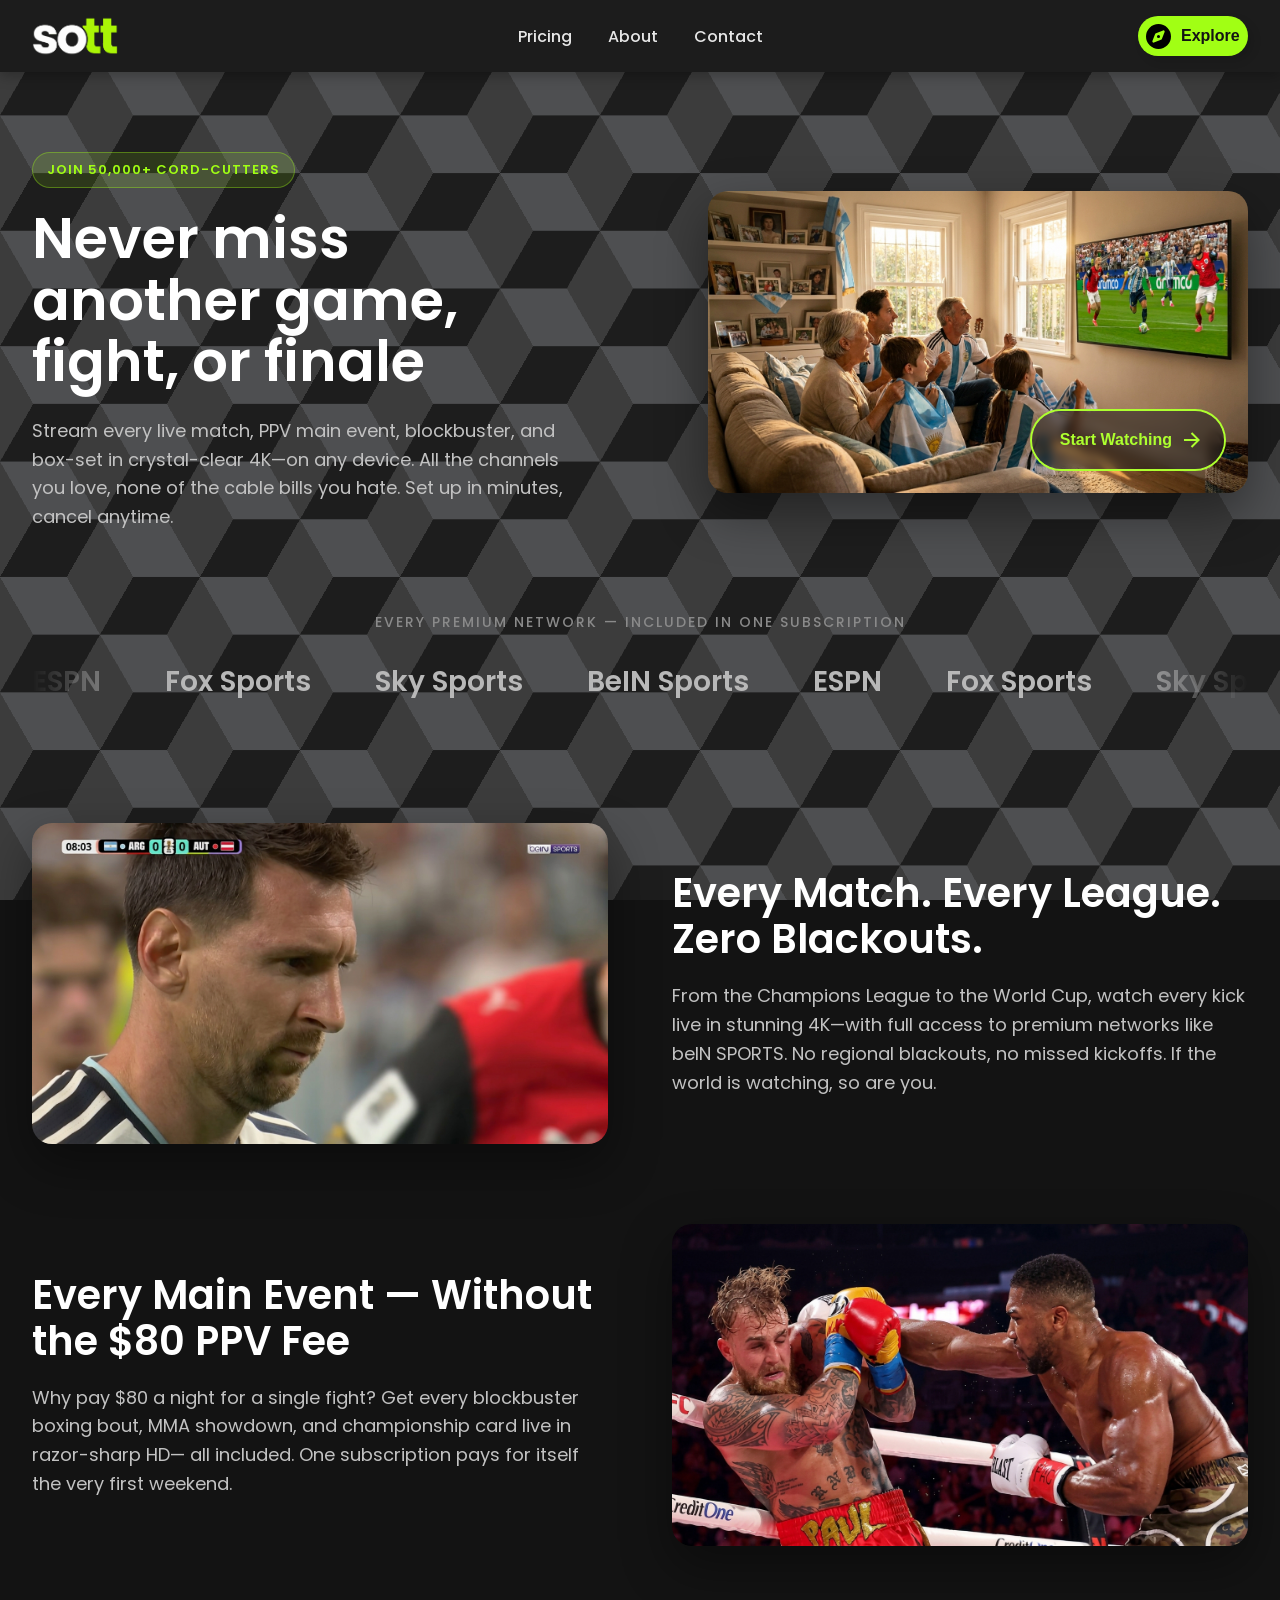
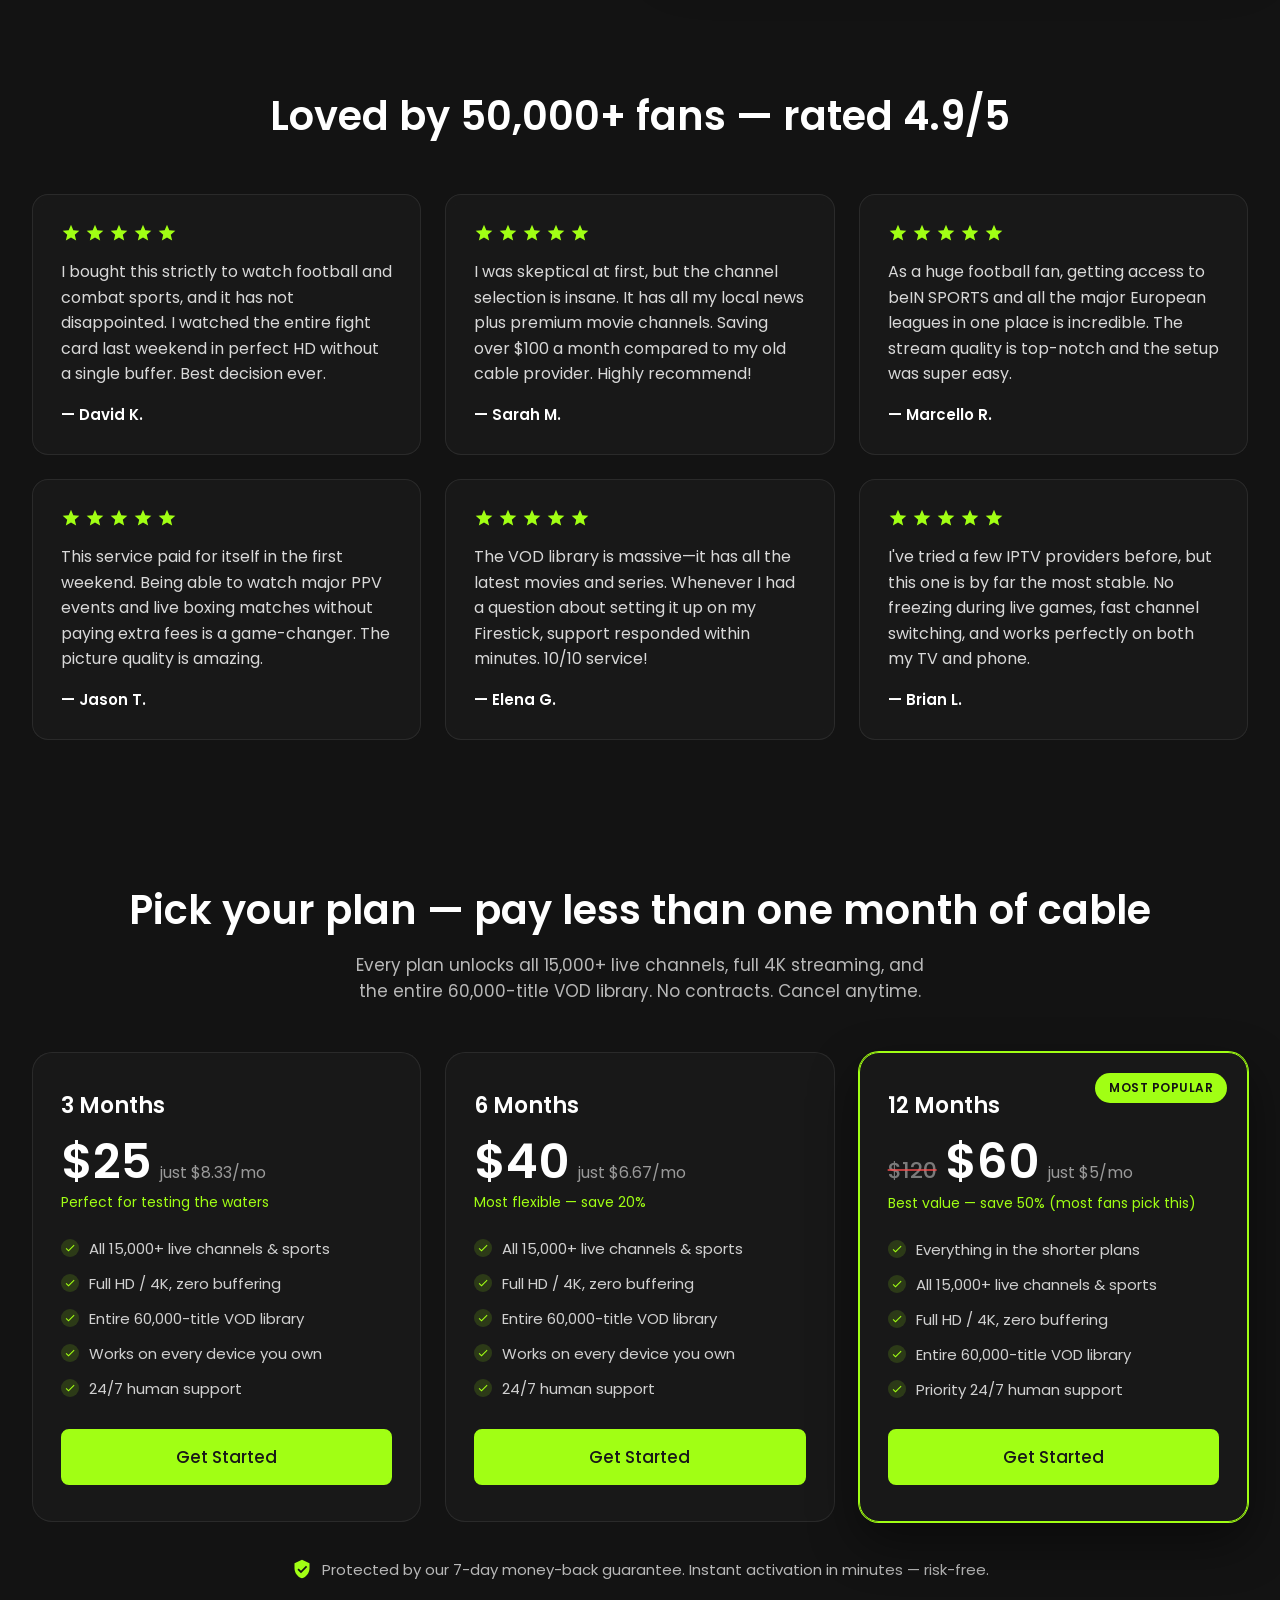
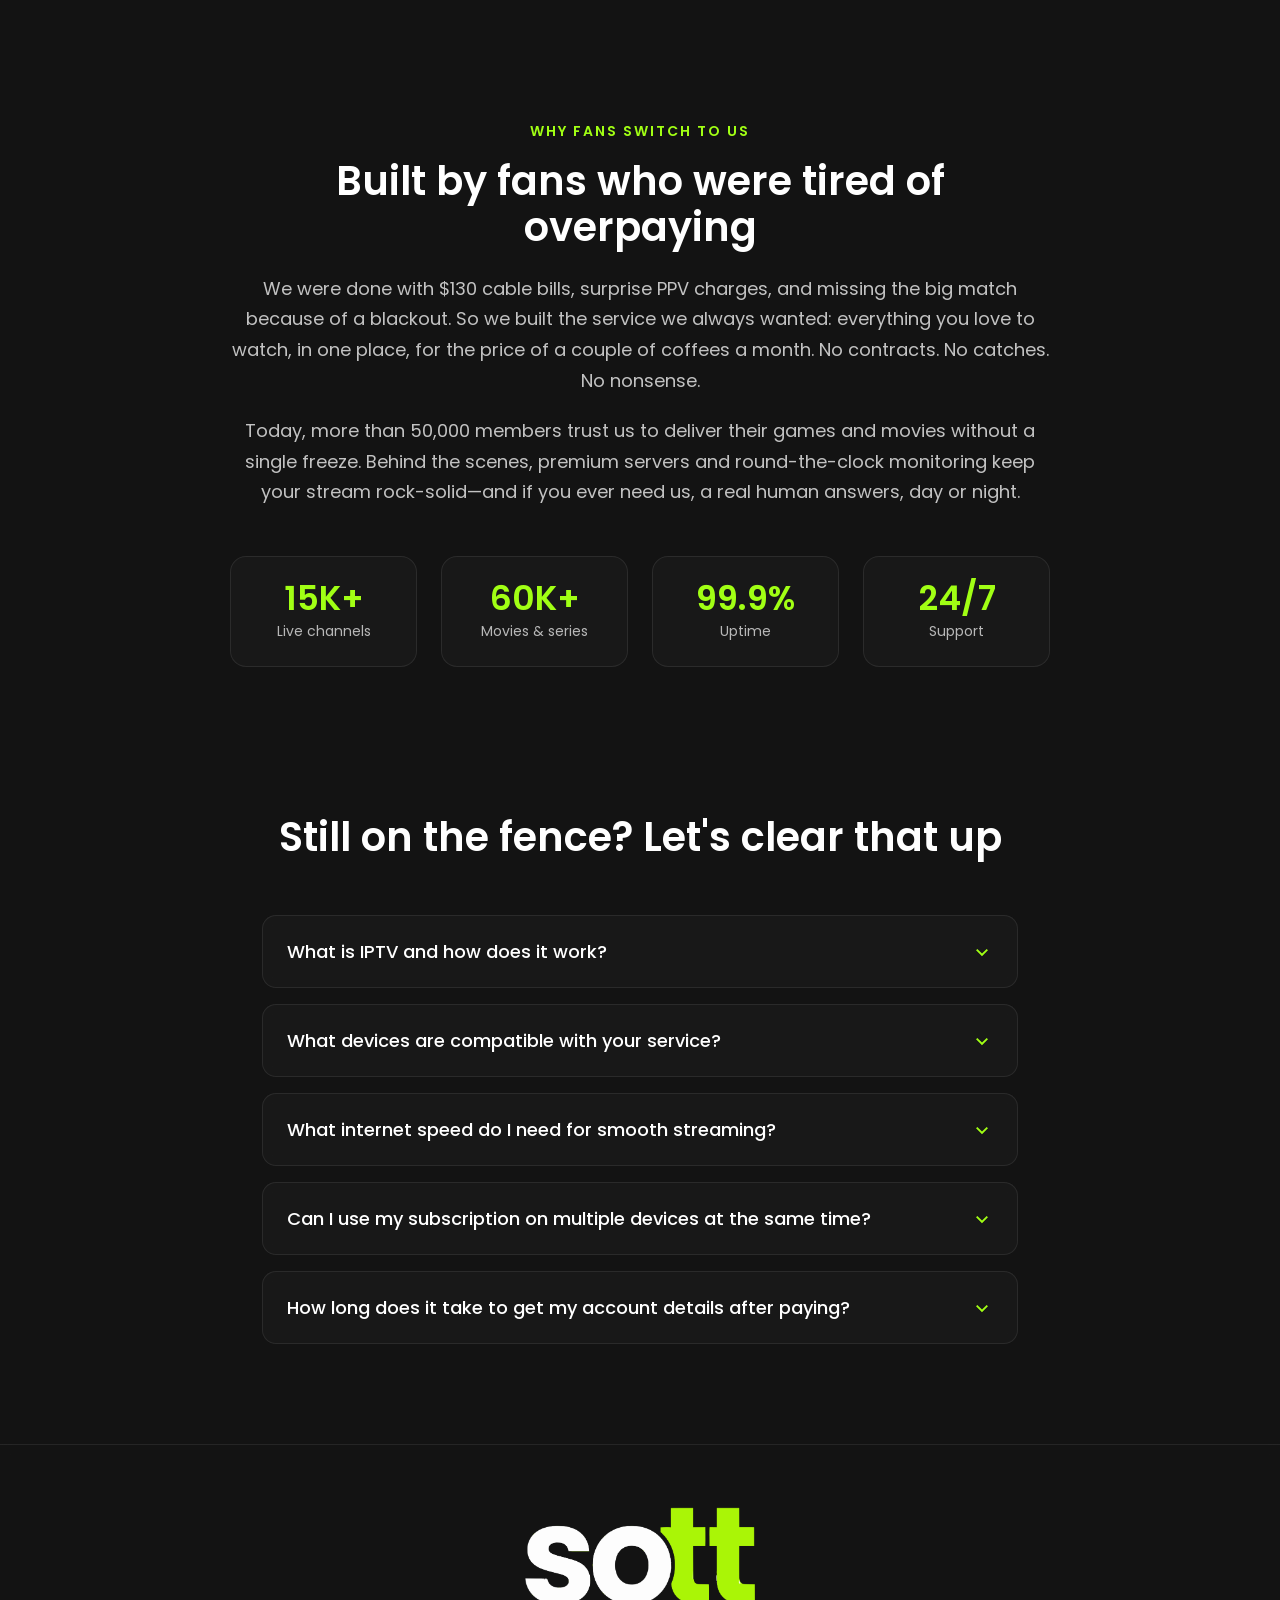
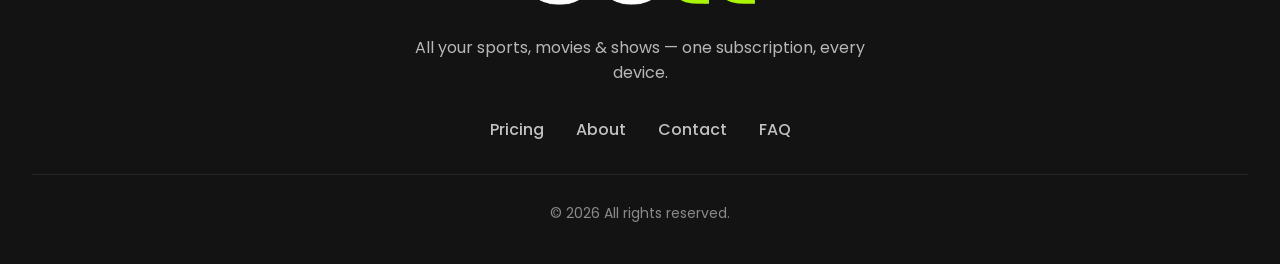
==== index.html @ fe71ff8d "feat: add IPTV streaming landing page Responsive marketing landing page with header nav, hero, logo " ====
<!DOCTYPE html>
<html lang="en">
<head>
  <meta charset="UTF-8" />
  <meta name="viewport" content="width=device-width, initial-scale=1.0" />
  <title>Watch Every Game, Fight &amp; Movie in 4K — Without Cable Fees</title>
  <link rel="preconnect" href="https://fonts.googleapis.com" />
  <link rel="preconnect" href="https://fonts.gstatic.com" crossorigin />
  <link href="https://fonts.googleapis.com/css2?family=Poppins:wght@400;500;600&display=swap" rel="stylesheet" />
  <link rel="stylesheet" href="styles.css" />
</head>
<body>
  <div class="container"></div>

  <header class="header">
    <a class="logo" href="#">
      <img class="logo-img" src="logo.webp" alt="Logo" />
    </a>

    <button class="menu-toggle" aria-label="Toggle menu" aria-expanded="false">
      <span></span>
      <span></span>
      <span></span>
    </button>

    <nav class="nav">
      <a class="nav-link" href="#pricing">Pricing</a>
      <a class="nav-link" href="#about">About</a>
      <a class="nav-link" href="mailto:support@example.com">Contact</a>
    </nav>

    <a class="button" href="#pricing">
      <svg class="svgIcon" viewBox="0 0 512 512" height="1em" xmlns="http://www.w3.org/2000/svg"><path d="M256 512A256 256 0 1 0 256 0a256 256 0 1 0 0 512zm50.7-186.9L162.4 380.6c-19.4 7.5-38.5-11.6-31-31l55.5-144.3c3.3-8.5 9.9-15.1 18.4-18.4l144.3-55.5c19.4-7.5 38.5 11.6 31 31L325.1 306.7c-3.2 8.5-9.9 15.1-18.4 18.4zM288 256a32 32 0 1 0 -64 0 32 32 0 1 0 64 0z"></path></svg>
      Explore
    </a>
  </header>

  <main class="hero">
    <div class="hero-text">
      <span class="hero-eyebrow">Join 50,000+ cord-cutters</span>
      <h1 class="hero-heading">Never miss another game, fight, or finale</h1>
      <p class="hero-subheading">
        Stream every live match, PPV main event, blockbuster, and box-set in
        crystal-clear 4K&mdash;on any device. All the channels you love, none of
        the cable bills you hate. Set up in minutes, cancel anytime.
      </p>
    </div>

    <div class="hero-media">
      <img class="hero-img" src="Hero.jpeg" alt="Hero" />
      <a class="animated-button" href="#pricing">
        <svg viewBox="0 0 24 24" class="arr-2" xmlns="http://www.w3.org/2000/svg">
          <path
            d="M16.1716 10.9999L10.8076 5.63589L12.2218 4.22168L20 11.9999L12.2218 19.778L10.8076 18.3638L16.1716 12.9999H4V10.9999H16.1716Z"
          ></path>
        </svg>
        <span class="text">Start Watching</span>
        <span class="circle"></span>
        <svg viewBox="0 0 24 24" class="arr-1" xmlns="http://www.w3.org/2000/svg">
          <path
            d="M16.1716 10.9999L10.8076 5.63589L12.2218 4.22168L20 11.9999L12.2218 19.778L10.8076 18.3638L16.1716 12.9999H4V10.9999H16.1716Z"
          ></path>
        </svg>
      </a>
    </div>
  </main>

  <section class="marquee" aria-label="Trusted by">
    <p class="marquee-title">Every premium network &mdash; included in one subscription</p>
    <div class="marquee-viewport">
      <ul class="marquee-track">
        <li class="marquee-item">ESPN</li>
        <li class="marquee-item">Fox Sports</li>
        <li class="marquee-item">Sky Sports</li>
        <li class="marquee-item">BeIN Sports</li>
        <li class="marquee-item" aria-hidden="true">ESPN</li>
        <li class="marquee-item" aria-hidden="true">Fox Sports</li>
        <li class="marquee-item" aria-hidden="true">Sky Sports</li>
        <li class="marquee-item" aria-hidden="true">BeIN Sports</li>
      </ul>
    </div>
  </section>

  <section class="features">
    <article class="feature">
      <div class="feature-media">
        <img class="feature-img" src="Features-2.jpeg" alt="Premium Global Football & Top Networks" />
      </div>
      <div class="feature-text">
        <h2 class="feature-heading">Every Match. Every League. Zero Blackouts.</h2>
        <p class="feature-desc">
          From the Champions League to the World Cup, watch every kick live in
          stunning 4K&mdash;with full access to premium networks like beIN
          SPORTS. No regional blackouts, no missed kickoffs. If the world is
          watching, so are you.
        </p>
      </div>
    </article>

    <article class="feature feature--reverse">
      <div class="feature-media">
        <img class="feature-img" src="Features-1.jpeg" alt="Live Combat Sports & Exclusive PPV" />
      </div>
      <div class="feature-text">
        <h2 class="feature-heading">Every Main Event &mdash; Without the $80 PPV Fee</h2>
        <p class="feature-desc">
          Why pay $80 a night for a single fight? Get every blockbuster boxing
          bout, MMA showdown, and championship card live in razor-sharp HD&mdash;
          all included. One subscription pays for itself the very first weekend.
        </p>
      </div>
    </article>
  </section>

  <section class="reviews">
    <h2 class="reviews-heading">Loved by 50,000+ fans &mdash; rated 4.9/5</h2>
    <div class="reviews-grid">
      <article class="review-card">
        <div class="stars" aria-label="5 out of 5 stars">
          <svg viewBox="0 0 24 24" xmlns="http://www.w3.org/2000/svg"><path d="M12 17.27 18.18 21l-1.64-7.03L22 9.24l-7.19-.61L12 2 9.19 8.63 2 9.24l5.46 4.73L5.82 21z"/></svg>
          <svg viewBox="0 0 24 24" xmlns="http://www.w3.org/2000/svg"><path d="M12 17.27 18.18 21l-1.64-7.03L22 9.24l-7.19-.61L12 2 9.19 8.63 2 9.24l5.46 4.73L5.82 21z"/></svg>
          <svg viewBox="0 0 24 24" xmlns="http://www.w3.org/2000/svg"><path d="M12 17.27 18.18 21l-1.64-7.03L22 9.24l-7.19-.61L12 2 9.19 8.63 2 9.24l5.46 4.73L5.82 21z"/></svg>
          <svg viewBox="0 0 24 24" xmlns="http://www.w3.org/2000/svg"><path d="M12 17.27 18.18 21l-1.64-7.03L22 9.24l-7.19-.61L12 2 9.19 8.63 2 9.24l5.46 4.73L5.82 21z"/></svg>
          <svg viewBox="0 0 24 24" xmlns="http://www.w3.org/2000/svg"><path d="M12 17.27 18.18 21l-1.64-7.03L22 9.24l-7.19-.61L12 2 9.19 8.63 2 9.24l5.46 4.73L5.82 21z"/></svg>
        </div>
        <p class="review-text">I bought this strictly to watch football and combat sports, and it has not disappointed. I watched the entire fight card last weekend in perfect HD without a single buffer. Best decision ever.</p>
        <p class="review-author">&mdash; David K.</p>
      </article>

      <article class="review-card">
        <div class="stars" aria-label="5 out of 5 stars">
          <svg viewBox="0 0 24 24" xmlns="http://www.w3.org/2000/svg"><path d="M12 17.27 18.18 21l-1.64-7.03L22 9.24l-7.19-.61L12 2 9.19 8.63 2 9.24l5.46 4.73L5.82 21z"/></svg>
          <svg viewBox="0 0 24 24" xmlns="http://www.w3.org/2000/svg"><path d="M12 17.27 18.18 21l-1.64-7.03L22 9.24l-7.19-.61L12 2 9.19 8.63 2 9.24l5.46 4.73L5.82 21z"/></svg>
          <svg viewBox="0 0 24 24" xmlns="http://www.w3.org/2000/svg"><path d="M12 17.27 18.18 21l-1.64-7.03L22 9.24l-7.19-.61L12 2 9.19 8.63 2 9.24l5.46 4.73L5.82 21z"/></svg>
          <svg viewBox="0 0 24 24" xmlns="http://www.w3.org/2000/svg"><path d="M12 17.27 18.18 21l-1.64-7.03L22 9.24l-7.19-.61L12 2 9.19 8.63 2 9.24l5.46 4.73L5.82 21z"/></svg>
          <svg viewBox="0 0 24 24" xmlns="http://www.w3.org/2000/svg"><path d="M12 17.27 18.18 21l-1.64-7.03L22 9.24l-7.19-.61L12 2 9.19 8.63 2 9.24l5.46 4.73L5.82 21z"/></svg>
        </div>
        <p class="review-text">I was skeptical at first, but the channel selection is insane. It has all my local news plus premium movie channels. Saving over $100 a month compared to my old cable provider. Highly recommend!</p>
        <p class="review-author">&mdash; Sarah M.</p>
      </article>

      <article class="review-card">
        <div class="stars" aria-label="5 out of 5 stars">
          <svg viewBox="0 0 24 24" xmlns="http://www.w3.org/2000/svg"><path d="M12 17.27 18.18 21l-1.64-7.03L22 9.24l-7.19-.61L12 2 9.19 8.63 2 9.24l5.46 4.73L5.82 21z"/></svg>
          <svg viewBox="0 0 24 24" xmlns="http://www.w3.org/2000/svg"><path d="M12 17.27 18.18 21l-1.64-7.03L22 9.24l-7.19-.61L12 2 9.19 8.63 2 9.24l5.46 4.73L5.82 21z"/></svg>
          <svg viewBox="0 0 24 24" xmlns="http://www.w3.org/2000/svg"><path d="M12 17.27 18.18 21l-1.64-7.03L22 9.24l-7.19-.61L12 2 9.19 8.63 2 9.24l5.46 4.73L5.82 21z"/></svg>
          <svg viewBox="0 0 24 24" xmlns="http://www.w3.org/2000/svg"><path d="M12 17.27 18.18 21l-1.64-7.03L22 9.24l-7.19-.61L12 2 9.19 8.63 2 9.24l5.46 4.73L5.82 21z"/></svg>
          <svg viewBox="0 0 24 24" xmlns="http://www.w3.org/2000/svg"><path d="M12 17.27 18.18 21l-1.64-7.03L22 9.24l-7.19-.61L12 2 9.19 8.63 2 9.24l5.46 4.73L5.82 21z"/></svg>
        </div>
        <p class="review-text">As a huge football fan, getting access to beIN SPORTS and all the major European leagues in one place is incredible. The stream quality is top-notch and the setup was super easy.</p>
        <p class="review-author">&mdash; Marcello R.</p>
      </article>

      <article class="review-card">
        <div class="stars" aria-label="5 out of 5 stars">
          <svg viewBox="0 0 24 24" xmlns="http://www.w3.org/2000/svg"><path d="M12 17.27 18.18 21l-1.64-7.03L22 9.24l-7.19-.61L12 2 9.19 8.63 2 9.24l5.46 4.73L5.82 21z"/></svg>
          <svg viewBox="0 0 24 24" xmlns="http://www.w3.org/2000/svg"><path d="M12 17.27 18.18 21l-1.64-7.03L22 9.24l-7.19-.61L12 2 9.19 8.63 2 9.24l5.46 4.73L5.82 21z"/></svg>
          <svg viewBox="0 0 24 24" xmlns="http://www.w3.org/2000/svg"><path d="M12 17.27 18.18 21l-1.64-7.03L22 9.24l-7.19-.61L12 2 9.19 8.63 2 9.24l5.46 4.73L5.82 21z"/></svg>
          <svg viewBox="0 0 24 24" xmlns="http://www.w3.org/2000/svg"><path d="M12 17.27 18.18 21l-1.64-7.03L22 9.24l-7.19-.61L12 2 9.19 8.63 2 9.24l5.46 4.73L5.82 21z"/></svg>
          <svg viewBox="0 0 24 24" xmlns="http://www.w3.org/2000/svg"><path d="M12 17.27 18.18 21l-1.64-7.03L22 9.24l-7.19-.61L12 2 9.19 8.63 2 9.24l5.46 4.73L5.82 21z"/></svg>
        </div>
        <p class="review-text">This service paid for itself in the first weekend. Being able to watch major PPV events and live boxing matches without paying extra fees is a game-changer. The picture quality is amazing.</p>
        <p class="review-author">&mdash; Jason T.</p>
      </article>

      <article class="review-card">
        <div class="stars" aria-label="5 out of 5 stars">
          <svg viewBox="0 0 24 24" xmlns="http://www.w3.org/2000/svg"><path d="M12 17.27 18.18 21l-1.64-7.03L22 9.24l-7.19-.61L12 2 9.19 8.63 2 9.24l5.46 4.73L5.82 21z"/></svg>
          <svg viewBox="0 0 24 24" xmlns="http://www.w3.org/2000/svg"><path d="M12 17.27 18.18 21l-1.64-7.03L22 9.24l-7.19-.61L12 2 9.19 8.63 2 9.24l5.46 4.73L5.82 21z"/></svg>
          <svg viewBox="0 0 24 24" xmlns="http://www.w3.org/2000/svg"><path d="M12 17.27 18.18 21l-1.64-7.03L22 9.24l-7.19-.61L12 2 9.19 8.63 2 9.24l5.46 4.73L5.82 21z"/></svg>
          <svg viewBox="0 0 24 24" xmlns="http://www.w3.org/2000/svg"><path d="M12 17.27 18.18 21l-1.64-7.03L22 9.24l-7.19-.61L12 2 9.19 8.63 2 9.24l5.46 4.73L5.82 21z"/></svg>
          <svg viewBox="0 0 24 24" xmlns="http://www.w3.org/2000/svg"><path d="M12 17.27 18.18 21l-1.64-7.03L22 9.24l-7.19-.61L12 2 9.19 8.63 2 9.24l5.46 4.73L5.82 21z"/></svg>
        </div>
        <p class="review-text">The VOD library is massive&mdash;it has all the latest movies and series. Whenever I had a question about setting it up on my Firestick, support responded within minutes. 10/10 service!</p>
        <p class="review-author">&mdash; Elena G.</p>
      </article>

      <article class="review-card">
        <div class="stars" aria-label="5 out of 5 stars">
          <svg viewBox="0 0 24 24" xmlns="http://www.w3.org/2000/svg"><path d="M12 17.27 18.18 21l-1.64-7.03L22 9.24l-7.19-.61L12 2 9.19 8.63 2 9.24l5.46 4.73L5.82 21z"/></svg>
          <svg viewBox="0 0 24 24" xmlns="http://www.w3.org/2000/svg"><path d="M12 17.27 18.18 21l-1.64-7.03L22 9.24l-7.19-.61L12 2 9.19 8.63 2 9.24l5.46 4.73L5.82 21z"/></svg>
          <svg viewBox="0 0 24 24" xmlns="http://www.w3.org/2000/svg"><path d="M12 17.27 18.18 21l-1.64-7.03L22 9.24l-7.19-.61L12 2 9.19 8.63 2 9.24l5.46 4.73L5.82 21z"/></svg>
          <svg viewBox="0 0 24 24" xmlns="http://www.w3.org/2000/svg"><path d="M12 17.27 18.18 21l-1.64-7.03L22 9.24l-7.19-.61L12 2 9.19 8.63 2 9.24l5.46 4.73L5.82 21z"/></svg>
          <svg viewBox="0 0 24 24" xmlns="http://www.w3.org/2000/svg"><path d="M12 17.27 18.18 21l-1.64-7.03L22 9.24l-7.19-.61L12 2 9.19 8.63 2 9.24l5.46 4.73L5.82 21z"/></svg>
        </div>
        <p class="review-text">I've tried a few IPTV providers before, but this one is by far the most stable. No freezing during live games, fast channel switching, and works perfectly on both my TV and phone.</p>
        <p class="review-author">&mdash; Brian L.</p>
      </article>
    </div>
  </section>

  <section class="pricing" id="pricing">
    <h2 class="pricing-heading">Pick your plan &mdash; pay less than one month of cable</h2>
    <p class="pricing-sub">Every plan unlocks all 15,000+ live channels, full 4K streaming, and the entire 60,000-title VOD library. No contracts. Cancel anytime.</p>

    <div class="pricing-grid">
      <article class="plan">
        <h3 class="plan-name">3 Months</h3>
        <div class="plan-price"><span class="plan-amount">$25</span><span class="plan-period">just $8.33/mo</span></div>
        <p class="plan-note">Perfect for testing the waters</p>
        <ul class="plan-features">
          <li>All 15,000+ live channels &amp; sports</li>
          <li>Full HD / 4K, zero buffering</li>
          <li>Entire 60,000-title VOD library</li>
          <li>Works on every device you own</li>
          <li>24/7 human support</li>
        </ul>
        <button class="star-btn">
          Get Started
          <div class="star-1"><svg xmlns="http://www.w3.org/2000/svg" version="1.1" viewBox="0 0 784.11 815.53"><g><path class="fil0" d="M392.05 0c-20.9,210.08 -184.06,378.41 -392.05,407.78 207.96,29.37 371.12,197.68 392.05,407.74 20.93,-210.06 184.09,-378.37 392.05,-407.74 -207.98,-29.38 -371.16,-197.69 -392.06,-407.78z"></path></g></svg></div>
          <div class="star-2"><svg xmlns="http://www.w3.org/2000/svg" version="1.1" viewBox="0 0 784.11 815.53"><g><path class="fil0" d="M392.05 0c-20.9,210.08 -184.06,378.41 -392.05,407.78 207.96,29.37 371.12,197.68 392.05,407.74 20.93,-210.06 184.09,-378.37 392.05,-407.74 -207.98,-29.38 -371.16,-197.69 -392.06,-407.78z"></path></g></svg></div>
          <div class="star-3"><svg xmlns="http://www.w3.org/2000/svg" version="1.1" viewBox="0 0 784.11 815.53"><g><path class="fil0" d="M392.05 0c-20.9,210.08 -184.06,378.41 -392.05,407.78 207.96,29.37 371.12,197.68 392.05,407.74 20.93,-210.06 184.09,-378.37 392.05,-407.74 -207.98,-29.38 -371.16,-197.69 -392.06,-407.78z"></path></g></svg></div>
          <div class="star-4"><svg xmlns="http://www.w3.org/2000/svg" version="1.1" viewBox="0 0 784.11 815.53"><g><path class="fil0" d="M392.05 0c-20.9,210.08 -184.06,378.41 -392.05,407.78 207.96,29.37 371.12,197.68 392.05,407.74 20.93,-210.06 184.09,-378.37 392.05,-407.74 -207.98,-29.38 -371.16,-197.69 -392.06,-407.78z"></path></g></svg></div>
          <div class="star-5"><svg xmlns="http://www.w3.org/2000/svg" version="1.1" viewBox="0 0 784.11 815.53"><g><path class="fil0" d="M392.05 0c-20.9,210.08 -184.06,378.41 -392.05,407.78 207.96,29.37 371.12,197.68 392.05,407.74 20.93,-210.06 184.09,-378.37 392.05,-407.74 -207.98,-29.38 -371.16,-197.69 -392.06,-407.78z"></path></g></svg></div>
          <div class="star-6"><svg xmlns="http://www.w3.org/2000/svg" version="1.1" viewBox="0 0 784.11 815.53"><g><path class="fil0" d="M392.05 0c-20.9,210.08 -184.06,378.41 -392.05,407.78 207.96,29.37 371.12,197.68 392.05,407.74 20.93,-210.06 184.09,-378.37 392.05,-407.74 -207.98,-29.38 -371.16,-197.69 -392.06,-407.78z"></path></g></svg></div>
        </button>
      </article>

      <article class="plan">
        <h3 class="plan-name">6 Months</h3>
        <div class="plan-price"><span class="plan-amount">$40</span><span class="plan-period">just $6.67/mo</span></div>
        <p class="plan-note">Most flexible &mdash; save 20%</p>
        <ul class="plan-features">
          <li>All 15,000+ live channels &amp; sports</li>
          <li>Full HD / 4K, zero buffering</li>
          <li>Entire 60,000-title VOD library</li>
          <li>Works on every device you own</li>
          <li>24/7 human support</li>
        </ul>
        <button class="star-btn">
          Get Started
          <div class="star-1"><svg xmlns="http://www.w3.org/2000/svg" version="1.1" viewBox="0 0 784.11 815.53"><g><path class="fil0" d="M392.05 0c-20.9,210.08 -184.06,378.41 -392.05,407.78 207.96,29.37 371.12,197.68 392.05,407.74 20.93,-210.06 184.09,-378.37 392.05,-407.74 -207.98,-29.38 -371.16,-197.69 -392.06,-407.78z"></path></g></svg></div>
          <div class="star-2"><svg xmlns="http://www.w3.org/2000/svg" version="1.1" viewBox="0 0 784.11 815.53"><g><path class="fil0" d="M392.05 0c-20.9,210.08 -184.06,378.41 -392.05,407.78 207.96,29.37 371.12,197.68 392.05,407.74 20.93,-210.06 184.09,-378.37 392.05,-407.74 -207.98,-29.38 -371.16,-197.69 -392.06,-407.78z"></path></g></svg></div>
          <div class="star-3"><svg xmlns="http://www.w3.org/2000/svg" version="1.1" viewBox="0 0 784.11 815.53"><g><path class="fil0" d="M392.05 0c-20.9,210.08 -184.06,378.41 -392.05,407.78 207.96,29.37 371.12,197.68 392.05,407.74 20.93,-210.06 184.09,-378.37 392.05,-407.74 -207.98,-29.38 -371.16,-197.69 -392.06,-407.78z"></path></g></svg></div>
          <div class="star-4"><svg xmlns="http://www.w3.org/2000/svg" version="1.1" viewBox="0 0 784.11 815.53"><g><path class="fil0" d="M392.05 0c-20.9,210.08 -184.06,378.41 -392.05,407.78 207.96,29.37 371.12,197.68 392.05,407.74 20.93,-210.06 184.09,-378.37 392.05,-407.74 -207.98,-29.38 -371.16,-197.69 -392.06,-407.78z"></path></g></svg></div>
          <div class="star-5"><svg xmlns="http://www.w3.org/2000/svg" version="1.1" viewBox="0 0 784.11 815.53"><g><path class="fil0" d="M392.05 0c-20.9,210.08 -184.06,378.41 -392.05,407.78 207.96,29.37 371.12,197.68 392.05,407.74 20.93,-210.06 184.09,-378.37 392.05,-407.74 -207.98,-29.38 -371.16,-197.69 -392.06,-407.78z"></path></g></svg></div>
          <div class="star-6"><svg xmlns="http://www.w3.org/2000/svg" version="1.1" viewBox="0 0 784.11 815.53"><g><path class="fil0" d="M392.05 0c-20.9,210.08 -184.06,378.41 -392.05,407.78 207.96,29.37 371.12,197.68 392.05,407.74 20.93,-210.06 184.09,-378.37 392.05,-407.74 -207.98,-29.38 -371.16,-197.69 -392.06,-407.78z"></path></g></svg></div>
        </button>
      </article>

      <article class="plan plan--featured">
        <span class="plan-badge">Most Popular</span>
        <h3 class="plan-name">12 Months</h3>
        <div class="plan-price"><span class="plan-original">$120</span><span class="plan-amount">$60</span><span class="plan-period">just $5/mo</span></div>
        <p class="plan-note">Best value &mdash; save 50% (most fans pick this)</p>
        <ul class="plan-features">
          <li>Everything in the shorter plans</li>
          <li>All 15,000+ live channels &amp; sports</li>
          <li>Full HD / 4K, zero buffering</li>
          <li>Entire 60,000-title VOD library</li>
          <li>Priority 24/7 human support</li>
        </ul>
        <button class="star-btn">
          Get Started
          <div class="star-1"><svg xmlns="http://www.w3.org/2000/svg" version="1.1" viewBox="0 0 784.11 815.53"><g><path class="fil0" d="M392.05 0c-20.9,210.08 -184.06,378.41 -392.05,407.78 207.96,29.37 371.12,197.68 392.05,407.74 20.93,-210.06 184.09,-378.37 392.05,-407.74 -207.98,-29.38 -371.16,-197.69 -392.06,-407.78z"></path></g></svg></div>
          <div class="star-2"><svg xmlns="http://www.w3.org/2000/svg" version="1.1" viewBox="0 0 784.11 815.53"><g><path class="fil0" d="M392.05 0c-20.9,210.08 -184.06,378.41 -392.05,407.78 207.96,29.37 371.12,197.68 392.05,407.74 20.93,-210.06 184.09,-378.37 392.05,-407.74 -207.98,-29.38 -371.16,-197.69 -392.06,-407.78z"></path></g></svg></div>
          <div class="star-3"><svg xmlns="http://www.w3.org/2000/svg" version="1.1" viewBox="0 0 784.11 815.53"><g><path class="fil0" d="M392.05 0c-20.9,210.08 -184.06,378.41 -392.05,407.78 207.96,29.37 371.12,197.68 392.05,407.74 20.93,-210.06 184.09,-378.37 392.05,-407.74 -207.98,-29.38 -371.16,-197.69 -392.06,-407.78z"></path></g></svg></div>
          <div class="star-4"><svg xmlns="http://www.w3.org/2000/svg" version="1.1" viewBox="0 0 784.11 815.53"><g><path class="fil0" d="M392.05 0c-20.9,210.08 -184.06,378.41 -392.05,407.78 207.96,29.37 371.12,197.68 392.05,407.74 20.93,-210.06 184.09,-378.37 392.05,-407.74 -207.98,-29.38 -371.16,-197.69 -392.06,-407.78z"></path></g></svg></div>
          <div class="star-5"><svg xmlns="http://www.w3.org/2000/svg" version="1.1" viewBox="0 0 784.11 815.53"><g><path class="fil0" d="M392.05 0c-20.9,210.08 -184.06,378.41 -392.05,407.78 207.96,29.37 371.12,197.68 392.05,407.74 20.93,-210.06 184.09,-378.37 392.05,-407.74 -207.98,-29.38 -371.16,-197.69 -392.06,-407.78z"></path></g></svg></div>
          <div class="star-6"><svg xmlns="http://www.w3.org/2000/svg" version="1.1" viewBox="0 0 784.11 815.53"><g><path class="fil0" d="M392.05 0c-20.9,210.08 -184.06,378.41 -392.05,407.78 207.96,29.37 371.12,197.68 392.05,407.74 20.93,-210.06 184.09,-378.37 392.05,-407.74 -207.98,-29.38 -371.16,-197.69 -392.06,-407.78z"></path></g></svg></div>
        </button>
      </article>
    </div>
    <p class="pricing-guarantee">
      <svg viewBox="0 0 24 24" xmlns="http://www.w3.org/2000/svg"><path d="M12 1 3 5v6c0 5.55 3.84 10.74 9 12 5.16-1.26 9-6.45 9-12V5l-9-4zm-1.2 16-4.2-4.2 1.4-1.4 2.8 2.8 6-6 1.4 1.4-7.4 7.4z"/></svg>
      Protected by our 7-day money-back guarantee. Instant activation in minutes &mdash; risk-free.
    </p>
  </section>

  <section class="about" id="about">
    <div class="about-inner">
      <p class="about-tag">Why fans switch to us</p>
      <h2 class="about-heading">Built by fans who were tired of overpaying</h2>
      <p class="about-text">
        We were done with $130 cable bills, surprise PPV charges, and missing
        the big match because of a blackout. So we built the service we always
        wanted: everything you love to watch, in one place, for the price of a
        couple of coffees a month. No contracts. No catches. No nonsense.
      </p>
      <p class="about-text">
        Today, more than 50,000 members trust us to deliver their games and
        movies without a single freeze. Behind the scenes, premium servers and
        round-the-clock monitoring keep your stream rock-solid&mdash;and if you
        ever need us, a real human answers, day or night.
      </p>

      <div class="about-stats">
        <div class="about-stat">
          <span class="about-stat-num">15K+</span>
          <span class="about-stat-label">Live channels</span>
        </div>
        <div class="about-stat">
          <span class="about-stat-num">60K+</span>
          <span class="about-stat-label">Movies &amp; series</span>
        </div>
        <div class="about-stat">
          <span class="about-stat-num">99.9%</span>
          <span class="about-stat-label">Uptime</span>
        </div>
        <div class="about-stat">
          <span class="about-stat-num">24/7</span>
          <span class="about-stat-label">Support</span>
        </div>
      </div>
    </div>
  </section>

  <section class="faq" id="faq">
    <h2 class="faq-heading">Still on the fence? Let's clear that up</h2>
    <div class="faq-list">
      <div class="faq-item">
        <button class="faq-question">
          <span>What is IPTV and how does it work?</span>
          <svg class="faq-icon" viewBox="0 0 24 24" xmlns="http://www.w3.org/2000/svg"><path d="M12 16.5 5.5 10l1.4-1.4 5.1 5.1 5.1-5.1L18.5 10z"/></svg>
        </button>
        <div class="faq-answer">
          <p>IPTV stands for Internet Protocol Television, which means it delivers television content over the internet rather than through traditional broadcast, cable, or satellite methods. Instead of a physical cable box or satellite dish, you simply stream your favorite channels directly to your connected devices.</p>
        </div>
      </div>

      <div class="faq-item">
        <button class="faq-question">
          <span>What devices are compatible with your service?</span>
          <svg class="faq-icon" viewBox="0 0 24 24" xmlns="http://www.w3.org/2000/svg"><path d="M12 16.5 5.5 10l1.4-1.4 5.1 5.1 5.1-5.1L18.5 10z"/></svg>
        </button>
        <div class="faq-answer">
          <p>Our IPTV service is highly flexible and works on a wide variety of devices. You can stream seamlessly on Smart TVs, Android boxes, Amazon Fire Sticks, Roku devices, mobile phones, and tablets. All you need is our recommended app or a compatible IPTV player to get started.</p>
        </div>
      </div>

      <div class="faq-item">
        <button class="faq-question">
          <span>What internet speed do I need for smooth streaming?</span>
          <svg class="faq-icon" viewBox="0 0 24 24" xmlns="http://www.w3.org/2000/svg"><path d="M12 16.5 5.5 10l1.4-1.4 5.1 5.1 5.1-5.1L18.5 10z"/></svg>
        </button>
        <div class="faq-answer">
          <p>To ensure the best viewing experience without buffering, your required internet speed depends on the broadcast quality:</p>
          <ul>
            <li><strong>Standard Definition (SD):</strong> Minimum of 3 Mbps.</li>
            <li><strong>High Definition (HD):</strong> Minimum of 5 Mbps.</li>
            <li><strong>Ultra High Definition (4K):</strong> Minimum of 25 Mbps or higher for optimal performance.</li>
          </ul>
        </div>
      </div>

      <div class="faq-item">
        <button class="faq-question">
          <span>Can I use my subscription on multiple devices at the same time?</span>
          <svg class="faq-icon" viewBox="0 0 24 24" xmlns="http://www.w3.org/2000/svg"><path d="M12 16.5 5.5 10l1.4-1.4 5.1 5.1 5.1-5.1L18.5 10z"/></svg>
        </button>
        <div class="faq-answer">
          <p>Absolutely. A standard subscription streams on one device at a time, but you can add extra connections at checkout in seconds. Want the game on in the living room while the kids watch a movie in the bedroom? Just choose a 2+ connection package&mdash;everyone watches what they want, no arguments.</p>
        </div>
      </div>

      <div class="faq-item">
        <button class="faq-question">
          <span>How long does it take to get my account details after paying?</span>
          <svg class="faq-icon" viewBox="0 0 24 24" xmlns="http://www.w3.org/2000/svg"><path d="M12 16.5 5.5 10l1.4-1.4 5.1 5.1 5.1-5.1L18.5 10z"/></svg>
        </button>
        <div class="faq-answer">
          <p>Almost instantly! The moment your payment clears, your login details (username, password, and server URL) are emailed straight to you&mdash;usually within 5 to 15 minutes. Most members are watching their first game the same day they sign up.</p>
        </div>
      </div>
    </div>
  </section>

  <footer class="footer">
    <img class="footer-logo" src="logo.webp" alt="Logo" />
    <p class="footer-tagline">All your sports, movies &amp; shows &mdash; one subscription, every device.</p>

    <nav class="footer-nav">
      <a href="#pricing">Pricing</a>
      <a href="#about">About</a>
      <a href="mailto:support@example.com">Contact</a>
      <a href="#faq">FAQ</a>
    </nav>

    <div class="footer-bottom">
      <p class="footer-copy">&copy; 2026 All rights reserved.</p>
    </div>
  </footer>

  <script>
    const toggle = document.querySelector(".menu-toggle");
    const header = document.querySelector(".header");
    toggle.addEventListener("click", () => {
      const open = header.classList.toggle("open");
      toggle.setAttribute("aria-expanded", open);
    });
    document.querySelectorAll(".nav-link").forEach((link) => {
      link.addEventListener("click", () => {
        header.classList.remove("open");
        toggle.setAttribute("aria-expanded", "false");
      });
    });

    document.querySelectorAll('a[href^="#"]').forEach((link) => {
      link.addEventListener("click", (e) => {
        const id = link.getAttribute("href");
        if (id.length <= 1) return;
        const target = document.querySelector(id);
        if (!target) return;
        e.preventDefault();
        target.scrollIntoView({ behavior: "smooth", block: "start" });
        header.classList.remove("open");
        toggle.setAttribute("aria-expanded", "false");
      });
    });

    document.querySelectorAll(".faq-question").forEach((q) => {
      q.addEventListener("click", () => {
        const item = q.parentElement;
        const isOpen = item.classList.contains("open");
        document.querySelectorAll(".faq-item.open").forEach((open) => {
          if (open !== item) open.classList.remove("open");
        });
        item.classList.toggle("open", !isOpen);
      });
    });
  </script>
</body>
</html>
---- styles.css ----
* {
  margin: 0;
  padding: 0;
  box-sizing: border-box;
}

html {
  scroll-behavior: smooth;
}

body {
  font-family: -apple-system, BlinkMacSystemFont, "Segoe UI", Roboto, Helvetica, Arial, sans-serif;
  background-color: rgb(19, 19, 19);
  min-height: 100vh;
}

/* From Uiverse.io by csemszepp */
.container {
  position: fixed;
  inset: 0;
  z-index: -1;
  width: 100%;
  height: 100%;
  --s: 200px; /* control the size */
  --c1: #1d1d1d;
  --c2: #4e4f51;
  --c3: #3c3c3c;

  background: repeating-conic-gradient(
        from 30deg,
        #0000 0 120deg,
        var(--c3) 0 180deg
      )
      calc(0.5 * var(--s)) calc(0.5 * var(--s) * 0.577),
    repeating-conic-gradient(
      from 30deg,
      var(--c1) 0 60deg,
      var(--c2) 0 120deg,
      var(--c3) 0 180deg
    );
  background-size: var(--s) calc(var(--s) * 0.577);
}

.header {
  position: relative;
  display: flex;
  align-items: center;
  justify-content: space-between;
  padding: 16px 32px;
  background-color: rgb(28, 28, 28);
  box-shadow: 0 4px 12px rgba(0, 0, 0, 0.25);
}

.nav {
  position: absolute;
  left: 50%;
  top: 50%;
  transform: translate(-50%, -50%);
  display: flex;
  align-items: center;
  gap: 36px;
}

.nav-link {
  font-family: "Poppins", sans-serif;
  font-weight: 500;
  font-size: 16px;
  color: #e6e6e6;
  text-decoration: none;
  transition-duration: .2s;
}

.nav-link:hover {
  color: rgb(161, 255, 20);
}

.logo {
  display: flex;
  align-items: center;
  gap: 10px;
  text-decoration: none;
}

.logo-img {
  height: 40px;
  width: auto;
  display: block;
}

/* From Uiverse.io by vinodjangid07 */
.button {
  width: 110px;
  height: 40px;
  display: flex;
  align-items: center;
  justify-content: flex-start;
  gap: 10px;
  background-color: rgb(161, 255, 20);
  border-radius: 30px;
  color: rgb(19, 19, 19);
  font-weight: 600;
  border: none;
  text-decoration: none;
  position: relative;
  cursor: pointer;
  transition-duration: .2s;
  box-shadow: 5px 5px 10px rgba(0, 0, 0, 0.116);
  padding-left: 8px;
  transition-duration: .5s;
}

.svgIcon {
  height: 25px;
  transition-duration: 1.5s;
}

.bell path {
  fill: rgb(19, 19, 19);
}

.button:hover {
  background-color: rgb(192, 255, 20);
  transition-duration: .5s;
}

.button:active {
  transform: scale(0.97);
  transition-duration: .2s;
}

.button:hover .svgIcon {
  transform: rotate(250deg);
  transition-duration: 1.5s;
}

/* Hero section */
.hero {
  display: flex;
  align-items: center;
  justify-content: space-between;
  gap: 64px;
  max-width: none;
  margin: 0 auto;
  padding: 80px 32px;
}

.hero-text {
  flex: 1;
  max-width: 540px;
}

.hero-eyebrow {
  display: inline-block;
  font-family: "Poppins", sans-serif;
  font-weight: 600;
  font-size: 13px;
  letter-spacing: 1px;
  text-transform: uppercase;
  color: rgb(161, 255, 20);
  background-color: rgba(161, 255, 20, 0.12);
  border: 1px solid rgba(161, 255, 20, 0.35);
  padding: 7px 14px;
  border-radius: 30px;
  margin-bottom: 20px;
}

.hero-heading {
  font-family: "Poppins", sans-serif;
  font-weight: 600;
  font-size: 56px;
  line-height: 1.1;
  color: #fff;
  margin-bottom: 24px;
}

.hero-subheading {
  font-family: "Poppins", sans-serif;
  font-weight: 400;
  font-size: 18px;
  line-height: 1.6;
  color: #c2c2c2;
}

.hero-media {
  position: relative;
  flex: 1;
  max-width: 540px;
}

.hero-img {
  width: 100%;
  height: auto;
  border-radius: 20px;
  box-shadow: 0 20px 50px rgba(0, 0, 0, 0.4);
  display: block;
}

.hero-media .animated-button {
  position: absolute;
  bottom: 24px;
  right: 24px;
  background-color: rgba(33, 33, 33, 0.55);
  backdrop-filter: blur(4px);
}

/* From Uiverse.io */
.animated-button {
  position: relative;
  display: flex;
  align-items: center;
  gap: 4px;
  padding: 16px 36px;
  border: 4px solid;
  border-color: transparent;
  font-size: 16px;
  background-color: inherit;
  border-radius: 100px;
  font-weight: 600;
  text-decoration: none;
  color: greenyellow;
  box-shadow: 0 0 0 2px greenyellow;
  cursor: pointer;
  overflow: hidden;
  transition: all 0.6s cubic-bezier(0.23, 1, 0.32, 1);
}

.animated-button svg {
  position: absolute;
  width: 24px;
  fill: greenyellow;
  z-index: 9;
  transition: all 0.8s cubic-bezier(0.23, 1, 0.32, 1);
}

.animated-button .arr-1 {
  right: 16px;
}

.animated-button .arr-2 {
  left: -25%;
}

.animated-button .circle {
  position: absolute;
  top: 50%;
  left: 50%;
  transform: translate(-50%, -50%);
  width: 20px;
  height: 20px;
  background-color: greenyellow;
  border-radius: 50%;
  opacity: 0;
  transition: all 0.8s cubic-bezier(0.23, 1, 0.32, 1);
}

.animated-button .text {
  position: relative;
  z-index: 1;
  transform: translateX(-12px);
  transition: all 0.8s cubic-bezier(0.23, 1, 0.32, 1);
}

.animated-button:hover {
  box-shadow: 0 0 0 12px transparent;
  color: #212121;
  border-radius: 12px;
}

.animated-button:hover .arr-1 {
  right: -25%;
}

.animated-button:hover .arr-2 {
  left: 16px;
}

.animated-button:hover .text {
  transform: translateX(12px);
}

.animated-button:hover svg {
  fill: #212121;
}

.animated-button:active {
  scale: 0.95;
  box-shadow: 0 0 0 4px greenyellow;
}

.animated-button:hover .circle {
  width: 220px;
  height: 220px;
  opacity: 1;
}

/* Logo marquee */
.marquee {
  max-width: none;
  margin: 0 auto;
  padding: 0 32px 80px;
}

.marquee-title {
  font-family: "Poppins", sans-serif;
  font-weight: 500;
  font-size: 14px;
  letter-spacing: 2px;
  text-transform: uppercase;
  color: #8a8a8a;
  text-align: center;
  margin-bottom: 28px;
}

.marquee-viewport {
  position: relative;
  overflow: hidden;
  -webkit-mask: linear-gradient(90deg, transparent, #000 12% 88%, transparent);
  mask: linear-gradient(90deg, transparent, #000 12% 88%, transparent);
}

.marquee-track {
  display: flex;
  flex-shrink: 0;
  width: max-content;
  align-items: center;
  gap: 64px;
  list-style: none;
  padding: 0;
  margin: 0;
  animation: marquee-scroll 40s linear infinite;
  will-change: transform;
}

@keyframes marquee-scroll {
  from { transform: translateX(0); }
  to { transform: translateX(-50%); }
}

.marquee-item {
  font-family: "Poppins", sans-serif;
  font-weight: 600;
  font-size: 28px;
  color: #b8b8b8;
  white-space: nowrap;
  transition: color 0.2s ease, transform 0.2s ease;
  cursor: pointer;
}

.marquee-item:hover {
  color: rgb(161, 255, 20);
  transform: scale(1.05);
}

/* Features */
.features {
  max-width: none;
  margin: 0 auto;
  padding: 40px 32px 100px;
  display: flex;
  flex-direction: column;
  gap: 80px;
}

.feature {
  display: flex;
  align-items: center;
  gap: 64px;
}

.feature--reverse {
  flex-direction: row-reverse;
}

.feature-media {
  flex: 1;
  min-width: 0;
}

.feature-img {
  width: 100%;
  height: auto;
  border-radius: 20px;
  box-shadow: 0 20px 50px rgba(0, 0, 0, 0.4);
  display: block;
}

.feature-text {
  flex: 1;
  min-width: 0;
}

.feature-heading {
  font-family: "Poppins", sans-serif;
  font-weight: 600;
  font-size: 40px;
  line-height: 1.15;
  color: #fff;
  margin-bottom: 20px;
}

.feature-desc {
  font-family: "Poppins", sans-serif;
  font-weight: 400;
  font-size: 18px;
  line-height: 1.6;
  color: #c2c2c2;
}

/* About */
.about {
  max-width: none;
  margin: 0 auto;
  padding: 40px 32px 100px;
}

.about-inner {
  max-width: 820px;
  margin: 0 auto;
  text-align: center;
}

.about-tag {
  font-family: "Poppins", sans-serif;
  font-weight: 600;
  font-size: 14px;
  letter-spacing: 2px;
  text-transform: uppercase;
  color: rgb(161, 255, 20);
  margin-bottom: 16px;
}

.about-heading {
  font-family: "Poppins", sans-serif;
  font-weight: 600;
  font-size: 40px;
  line-height: 1.15;
  color: #fff;
  margin-bottom: 24px;
}

.about-text {
  font-family: "Poppins", sans-serif;
  font-weight: 400;
  font-size: 18px;
  line-height: 1.7;
  color: #c2c2c2;
  margin-bottom: 20px;
}

.about-stats {
  display: grid;
  grid-template-columns: repeat(4, 1fr);
  gap: 24px;
  margin-top: 48px;
}

.about-stat {
  display: flex;
  flex-direction: column;
  gap: 6px;
  padding: 24px 16px;
  background-color: rgba(28, 28, 28, 0.7);
  border: 1px solid rgba(255, 255, 255, 0.08);
  border-radius: 16px;
}

.about-stat-num {
  font-family: "Poppins", sans-serif;
  font-weight: 600;
  font-size: 34px;
  color: rgb(161, 255, 20);
  line-height: 1;
}

.about-stat-label {
  font-family: "Poppins", sans-serif;
  font-weight: 400;
  font-size: 14px;
  color: #b8b8b8;
}

/* Reviews */
.reviews {
  max-width: none;
  margin: 0 auto;
  padding: 40px 32px 100px;
}

.reviews-heading {
  font-family: "Poppins", sans-serif;
  font-weight: 600;
  font-size: 40px;
  color: #fff;
  text-align: center;
  margin-bottom: 48px;
}

.reviews-grid {
  display: grid;
  grid-template-columns: repeat(3, 1fr);
  gap: 24px;
}

.review-card {
  display: flex;
  flex-direction: column;
  gap: 16px;
  padding: 28px;
  background-color: rgba(28, 28, 28, 0.7);
  border: 1px solid rgba(255, 255, 255, 0.08);
  border-radius: 16px;
  backdrop-filter: blur(6px);
  transition: transform 0.2s ease, border-color 0.2s ease;
}

.review-card:hover {
  transform: translateY(-4px);
  border-color: rgba(161, 255, 20, 0.4);
}

.stars {
  display: flex;
  gap: 4px;
}

.stars svg {
  width: 20px;
  height: 20px;
  fill: rgb(161, 255, 20);
}

.review-text {
  font-family: "Poppins", sans-serif;
  font-weight: 400;
  font-size: 16px;
  line-height: 1.6;
  color: #d8d8d8;
  flex: 1;
}

.review-author {
  font-family: "Poppins", sans-serif;
  font-weight: 600;
  font-size: 15px;
  color: #fff;
}

/* Pricing */
.pricing {
  max-width: none;
  margin: 0 auto;
  padding: 40px 32px 100px;
}

.pricing-heading {
  font-family: "Poppins", sans-serif;
  font-weight: 600;
  font-size: 40px;
  color: #fff;
  text-align: center;
  margin-bottom: 12px;
}

.pricing-sub {
  font-family: "Poppins", sans-serif;
  font-weight: 400;
  font-size: 17px;
  color: #b8b8b8;
  text-align: center;
  max-width: 600px;
  margin: 0 auto 48px;
}

.pricing-grid {
  display: grid;
  grid-template-columns: repeat(3, 1fr);
  gap: 24px;
  align-items: stretch;
}

.plan {
  position: relative;
  display: flex;
  flex-direction: column;
  padding: 36px 28px;
  background-color: rgba(28, 28, 28, 0.7);
  border: 1px solid rgba(255, 255, 255, 0.08);
  border-radius: 20px;
  backdrop-filter: blur(6px);
  transition: transform 0.2s ease, border-color 0.2s ease;
}

.plan:hover {
  transform: translateY(-6px);
  border-color: rgba(161, 255, 20, 0.4);
}

.plan--featured {
  border-color: rgb(161, 255, 20);
  box-shadow: 0 0 0 1px rgb(161, 255, 20), 0 20px 50px rgba(0, 0, 0, 0.45);
}

.plan-badge {
  position: absolute;
  top: 20px;
  right: 20px;
  padding: 6px 14px;
  font-family: "Poppins", sans-serif;
  font-weight: 600;
  font-size: 12px;
  letter-spacing: 0.5px;
  text-transform: uppercase;
  color: rgb(19, 19, 19);
  background-color: rgb(161, 255, 20);
  border-radius: 20px;
}

.plan-name {
  font-family: "Poppins", sans-serif;
  font-weight: 600;
  font-size: 22px;
  color: #fff;
  margin-bottom: 16px;
}

.plan-price {
  display: flex;
  align-items: baseline;
  gap: 8px;
  margin-bottom: 6px;
}

.plan-original {
  font-family: "Poppins", sans-serif;
  font-weight: 500;
  font-size: 22px;
  color: #7a7a7a;
  text-decoration: line-through;
  text-decoration-color: rgba(255, 80, 80, 0.7);
}

.plan-amount {
  font-family: "Poppins", sans-serif;
  font-weight: 600;
  font-size: 48px;
  color: #fff;
  line-height: 1;
}

.plan-period {
  font-family: "Poppins", sans-serif;
  font-size: 16px;
  color: #9a9a9a;
}

.plan-note {
  font-family: "Poppins", sans-serif;
  font-size: 14px;
  color: rgb(161, 255, 20);
  margin-bottom: 24px;
}

.pricing-guarantee {
  display: flex;
  align-items: center;
  justify-content: center;
  gap: 10px;
  margin-top: 36px;
  font-family: "Poppins", sans-serif;
  font-size: 15px;
  color: #b8b8b8;
  text-align: center;
}

.pricing-guarantee svg {
  flex-shrink: 0;
  width: 20px;
  height: 20px;
  fill: rgb(161, 255, 20);
}

.plan-features {
  list-style: none;
  padding: 0;
  margin: 0 0 28px;
  display: flex;
  flex-direction: column;
  gap: 12px;
  flex: 1;
}

.plan-features li {
  position: relative;
  padding-left: 28px;
  font-family: "Poppins", sans-serif;
  font-size: 15px;
  color: #d0d0d0;
}

.plan-features li::before {
  content: "";
  position: absolute;
  left: 0;
  top: 2px;
  width: 18px;
  height: 18px;
  border-radius: 50%;
  background-color: rgba(161, 255, 20, 0.15);
  background-image: url("data:image/svg+xml,%3Csvg xmlns='http://www.w3.org/2000/svg' viewBox='0 0 24 24' fill='%23a1ff14'%3E%3Cpath d='M9 16.17 4.83 12l-1.42 1.41L9 19 21 7l-1.41-1.41z'/%3E%3C/svg%3E");
  background-repeat: no-repeat;
  background-position: center;
  background-size: 12px;
}

/* From Uiverse.io by MuhammadHasann (scoped to pricing) */
.star-btn {
  position: relative;
  padding: 12px 35px;
  background: #a1ff14;
  font-family: "Poppins", sans-serif;
  font-size: 17px;
  font-weight: 500;
  color: #181818;
  border: 3px solid #a1ff14;
  border-radius: 8px;
  box-shadow: 0 0 0 rgba(161, 255, 20, 0.55);
  transition: all 0.3s ease-in-out;
  cursor: pointer;
}

.star-btn .star-1 {
  position: absolute;
  top: 20%;
  left: 20%;
  width: 25px;
  height: auto;
  filter: drop-shadow(0 0 0 #fffdef);
  z-index: -5;
  transition: all 1s cubic-bezier(0.05, 0.83, 0.43, 0.96);
}

.star-btn .star-2 {
  position: absolute;
  top: 45%;
  left: 45%;
  width: 15px;
  height: auto;
  filter: drop-shadow(0 0 0 #fffdef);
  z-index: -5;
  transition: all 1s cubic-bezier(0, 0.4, 0, 1.01);
}

.star-btn .star-3 {
  position: absolute;
  top: 40%;
  left: 40%;
  width: 5px;
  height: auto;
  filter: drop-shadow(0 0 0 #fffdef);
  z-index: -5;
  transition: all 1s cubic-bezier(0, 0.4, 0, 1.01);
}

.star-btn .star-4 {
  position: absolute;
  top: 20%;
  left: 40%;
  width: 8px;
  height: auto;
  filter: drop-shadow(0 0 0 #fffdef);
  z-index: -5;
  transition: all 0.8s cubic-bezier(0, 0.4, 0, 1.01);
}

.star-btn .star-5 {
  position: absolute;
  top: 25%;
  left: 45%;
  width: 15px;
  height: auto;
  filter: drop-shadow(0 0 0 #fffdef);
  z-index: -5;
  transition: all 0.6s cubic-bezier(0, 0.4, 0, 1.01);
}

.star-btn .star-6 {
  position: absolute;
  top: 5%;
  left: 50%;
  width: 5px;
  height: auto;
  filter: drop-shadow(0 0 0 #fffdef);
  z-index: -5;
  transition: all 0.8s ease;
}

.star-btn:hover {
  background: transparent;
  color: #a1ff14;
  box-shadow: 0 0 25px rgba(161, 255, 20, 0.55);
}

.star-btn:hover .star-1 {
  top: -80%;
  left: -30%;
  width: 25px;
  filter: drop-shadow(0 0 10px #fffdef);
  z-index: 2;
}

.star-btn:hover .star-2 {
  top: -25%;
  left: 10%;
  width: 15px;
  filter: drop-shadow(0 0 10px #fffdef);
  z-index: 2;
}

.star-btn:hover .star-3 {
  top: 55%;
  left: 25%;
  width: 5px;
  filter: drop-shadow(0 0 10px #fffdef);
  z-index: 2;
}

.star-btn:hover .star-4 {
  top: 30%;
  left: 80%;
  width: 8px;
  filter: drop-shadow(0 0 10px #fffdef);
  z-index: 2;
}

.star-btn:hover .star-5 {
  top: 25%;
  left: 115%;
  width: 15px;
  filter: drop-shadow(0 0 10px #fffdef);
  z-index: 2;
}

.star-btn:hover .star-6 {
  top: 5%;
  left: 60%;
  width: 5px;
  filter: drop-shadow(0 0 10px #fffdef);
  z-index: 2;
}

.star-btn .fil0 {
  fill: #fffdef;
}

/* FAQ */
.faq {
  max-width: 820px;
  margin: 0 auto;
  padding: 40px 32px 100px;
}

.faq-heading {
  font-family: "Poppins", sans-serif;
  font-weight: 600;
  font-size: 40px;
  color: #fff;
  text-align: center;
  margin-bottom: 48px;
}

.faq-list {
  display: flex;
  flex-direction: column;
  gap: 16px;
}

.faq-item {
  background-color: rgba(28, 28, 28, 0.7);
  border: 1px solid rgba(255, 255, 255, 0.08);
  border-radius: 14px;
  backdrop-filter: blur(6px);
  overflow: hidden;
  transition: border-color 0.2s ease;
}

.faq-item.open {
  border-color: rgba(161, 255, 20, 0.4);
}

.faq-question {
  width: 100%;
  display: flex;
  align-items: center;
  justify-content: space-between;
  gap: 16px;
  padding: 22px 24px;
  background: transparent;
  border: none;
  cursor: pointer;
  text-align: left;
  font-family: "Poppins", sans-serif;
  font-weight: 500;
  font-size: 18px;
  color: #fff;
}

.faq-icon {
  flex-shrink: 0;
  width: 22px;
  height: 22px;
  fill: rgb(161, 255, 20);
  transition: transform 0.3s ease;
}

.faq-item.open .faq-icon {
  transform: rotate(180deg);
}

.faq-answer {
  max-height: 0;
  overflow: hidden;
  transition: max-height 0.35s ease;
}

.faq-item.open .faq-answer {
  max-height: 400px;
}

.faq-answer p,
.faq-answer ul {
  font-family: "Poppins", sans-serif;
  font-weight: 400;
  font-size: 16px;
  line-height: 1.6;
  color: #c2c2c2;
  padding: 0 24px;
  margin: 0;
}

.faq-answer p:first-child {
  padding-top: 4px;
}

.faq-answer p:last-child,
.faq-answer ul:last-child {
  padding-bottom: 24px;
}

.faq-answer ul {
  padding-left: 44px;
  margin-top: 10px;
  display: flex;
  flex-direction: column;
  gap: 6px;
}

.faq-answer strong {
  color: #e6e6e6;
}

/* Footer */
.footer {
  border-top: 1px solid rgba(255, 255, 255, 0.08);
  background-color: rgba(20, 20, 20, 0.7);
  backdrop-filter: blur(6px);
  padding: 56px 32px 40px;
  display: flex;
  flex-direction: column;
  align-items: center;
  gap: 32px;
}

.footer-logo {
  height: 110px;
  width: auto;
  display: block;
}

.footer-tagline {
  font-family: "Poppins", sans-serif;
  font-weight: 400;
  font-size: 16px;
  color: #b8b8b8;
  text-align: center;
  max-width: 460px;
  margin-top: -8px;
}

.footer-nav {
  display: flex;
  flex-wrap: wrap;
  justify-content: center;
  gap: 32px;
}

.footer-nav a {
  font-family: "Poppins", sans-serif;
  font-weight: 500;
  font-size: 16px;
  color: #c2c2c2;
  text-decoration: none;
  transition: color 0.2s ease;
}

.footer-nav a:hover {
  color: rgb(161, 255, 20);
}

.footer-bottom {
  width: 100%;
  max-width: none;
  padding-top: 28px;
  border-top: 1px solid rgba(255, 255, 255, 0.08);
  text-align: center;
}

.footer-copy {
  font-family: "Poppins", sans-serif;
  font-weight: 400;
  font-size: 14px;
  color: #8a8a8a;
}

/* Hamburger toggle (hidden on desktop) */
.menu-toggle {
  display: none;
  flex-direction: column;
  justify-content: center;
  gap: 5px;
  width: 44px;
  height: 44px;
  padding: 0;
  background: transparent;
  border: none;
  cursor: pointer;
}

.menu-toggle span {
  display: block;
  width: 26px;
  height: 3px;
  border-radius: 3px;
  background-color: #fff;
  transition: transform 0.3s ease, opacity 0.3s ease;
}

/* Tablet */
@media (max-width: 900px) {
  .hero {
    flex-direction: column;
    text-align: center;
    gap: 48px;
    padding: 56px 24px;
  }

  .hero-text,
  .hero-media {
    max-width: 100%;
    width: 100%;
  }

  .hero-media {
    align-items: center;
  }

  .hero-heading {
    font-size: 44px;
  }

  .feature,
  .feature--reverse {
    flex-direction: column;
    gap: 32px;
    text-align: center;
  }

  .feature-heading {
    font-size: 32px;
  }

  .reviews-grid {
    grid-template-columns: repeat(2, 1fr);
  }

  .reviews-heading {
    font-size: 32px;
  }

  .about-heading {
    font-size: 32px;
  }

  .about-stats {
    grid-template-columns: repeat(2, 1fr);
  }

  .pricing-grid {
    grid-template-columns: 1fr;
    max-width: 480px;
    margin: 0 auto;
  }

  .pricing-heading {
    font-size: 32px;
  }
}

/* Mobile */
@media (max-width: 640px) {
  .header {
    padding: 14px 20px;
  }

  .menu-toggle {
    display: flex;
  }

  .logo-img {
    height: 48px;
  }

  /* Turn the centered nav into a dropdown panel */
  .nav {
    position: absolute;
    top: 100%;
    left: 0;
    right: 0;
    transform: none;
    flex-direction: column;
    align-items: stretch;
    gap: 0;
    background-color: rgb(28, 28, 28);
    box-shadow: 0 12px 24px rgba(0, 0, 0, 0.35);
    max-height: 0;
    overflow: hidden;
    transition: max-height 0.35s ease;
    z-index: 20;
  }

  .nav-link {
    padding: 16px 24px;
    border-top: 1px solid rgba(255, 255, 255, 0.08);
    font-size: 17px;
  }

  /* The Explore button sits in the desktop bar; hide it on mobile */
  .header > .button {
    display: none;
  }

  .header.open .nav {
    max-height: 320px;
  }

  /* Animate hamburger into an X when open */
  .header.open .menu-toggle span:nth-child(1) {
    transform: translateY(8px) rotate(45deg);
  }
  .header.open .menu-toggle span:nth-child(2) {
    opacity: 0;
  }
  .header.open .menu-toggle span:nth-child(3) {
    transform: translateY(-8px) rotate(-45deg);
  }

  .hero-heading {
    font-size: 34px;
  }

  .hero-subheading {
    font-size: 16px;
  }

  .feature-heading {
    font-size: 28px;
  }

  .feature-desc {
    font-size: 16px;
  }

  .reviews-grid {
    grid-template-columns: repeat(2, 1fr);
    gap: 16px;
  }

  .review-card {
    padding: 18px;
    gap: 12px;
  }

  .review-text {
    font-size: 13px;
  }

  .stars svg {
    width: 16px;
    height: 16px;
  }

  .reviews-heading {
    font-size: 28px;
  }

  .about-heading {
    font-size: 28px;
  }

  .about-text {
    font-size: 16px;
  }

  .pricing-grid {
    grid-template-columns: repeat(2, 1fr);
    gap: 16px;
    max-width: none;
  }

  .plan {
    padding: 24px 18px;
  }

  .plan--featured {
    grid-column: 1 / -1;
  }

  .plan-amount {
    font-size: 38px;
  }

  .pricing-heading {
    font-size: 28px;
  }

  .faq-heading {
    font-size: 28px;
  }

  .faq-question {
    font-size: 16px;
  }

  .animated-button {
    padding: 14px 30px;
    font-size: 15px;
  }

  .hero-media .animated-button {
    right: 50%;
    transform: translateX(50%);
    bottom: 20px;
  }
}
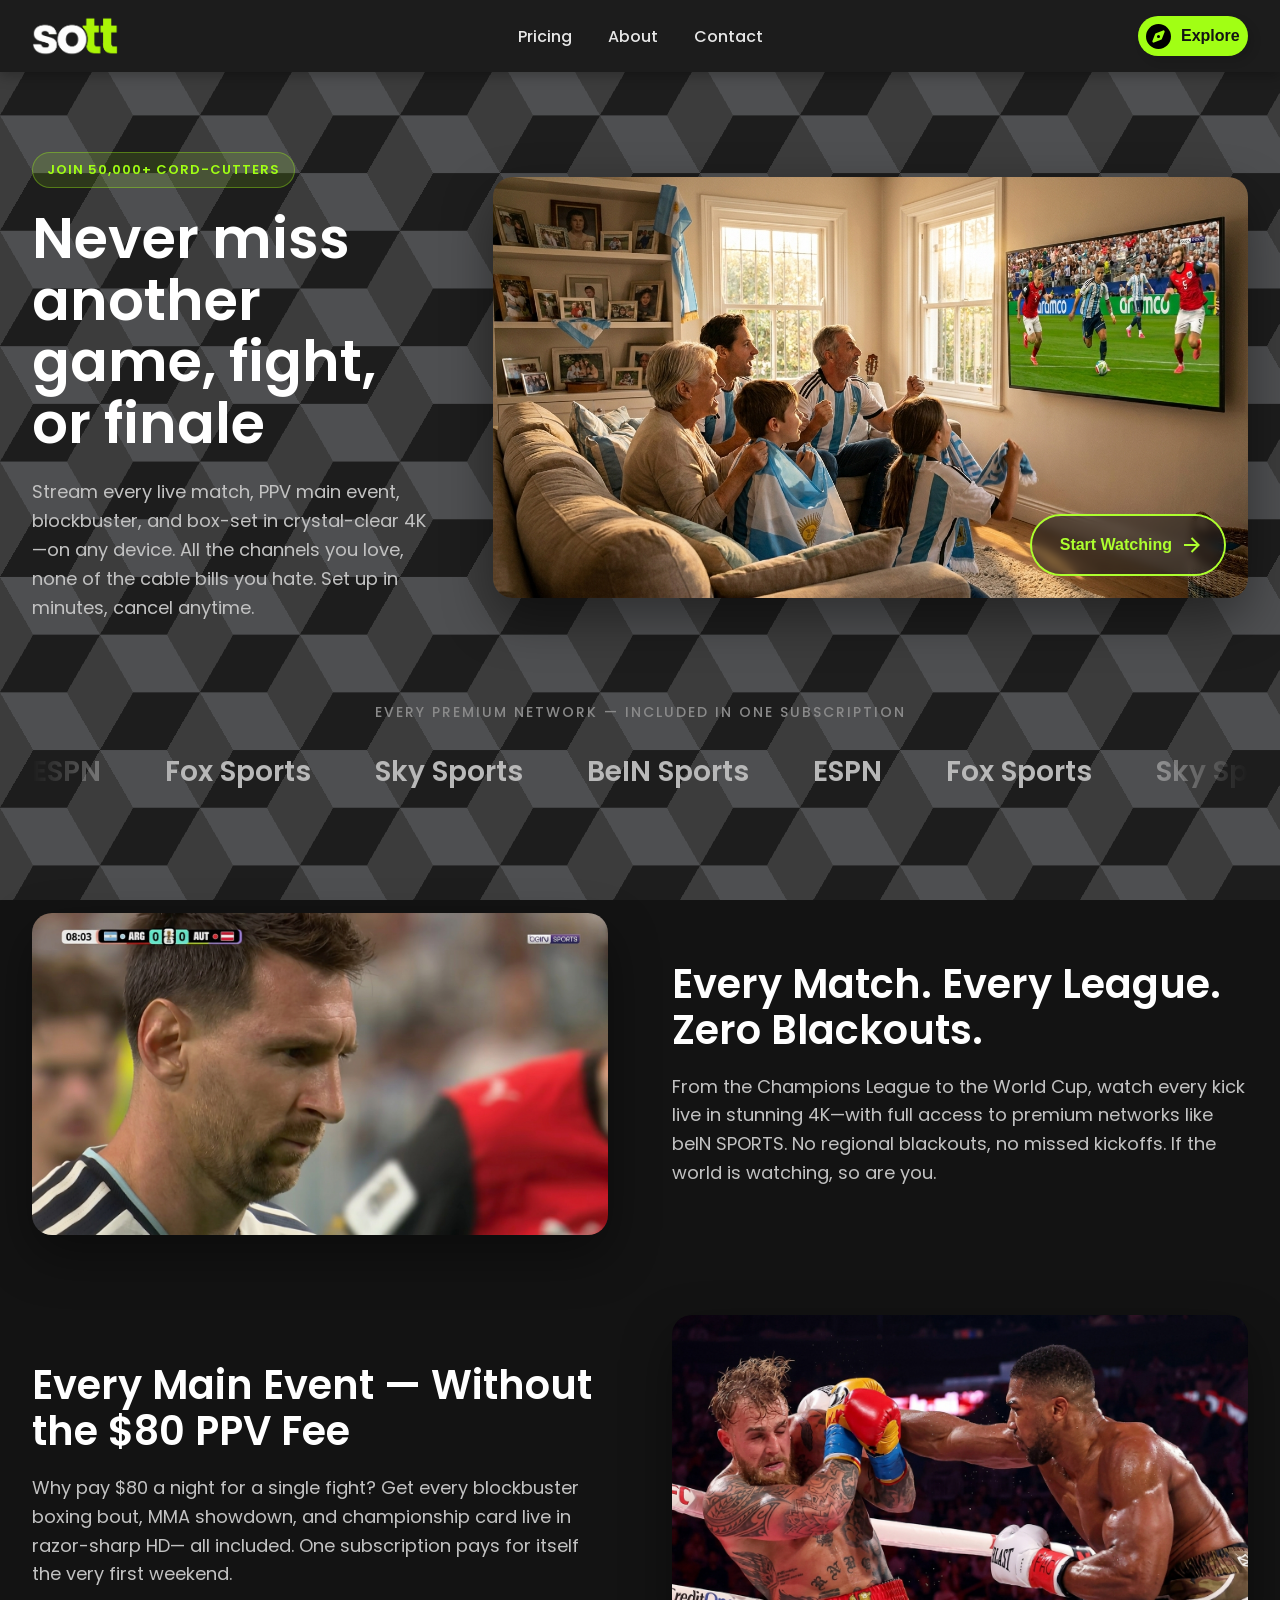
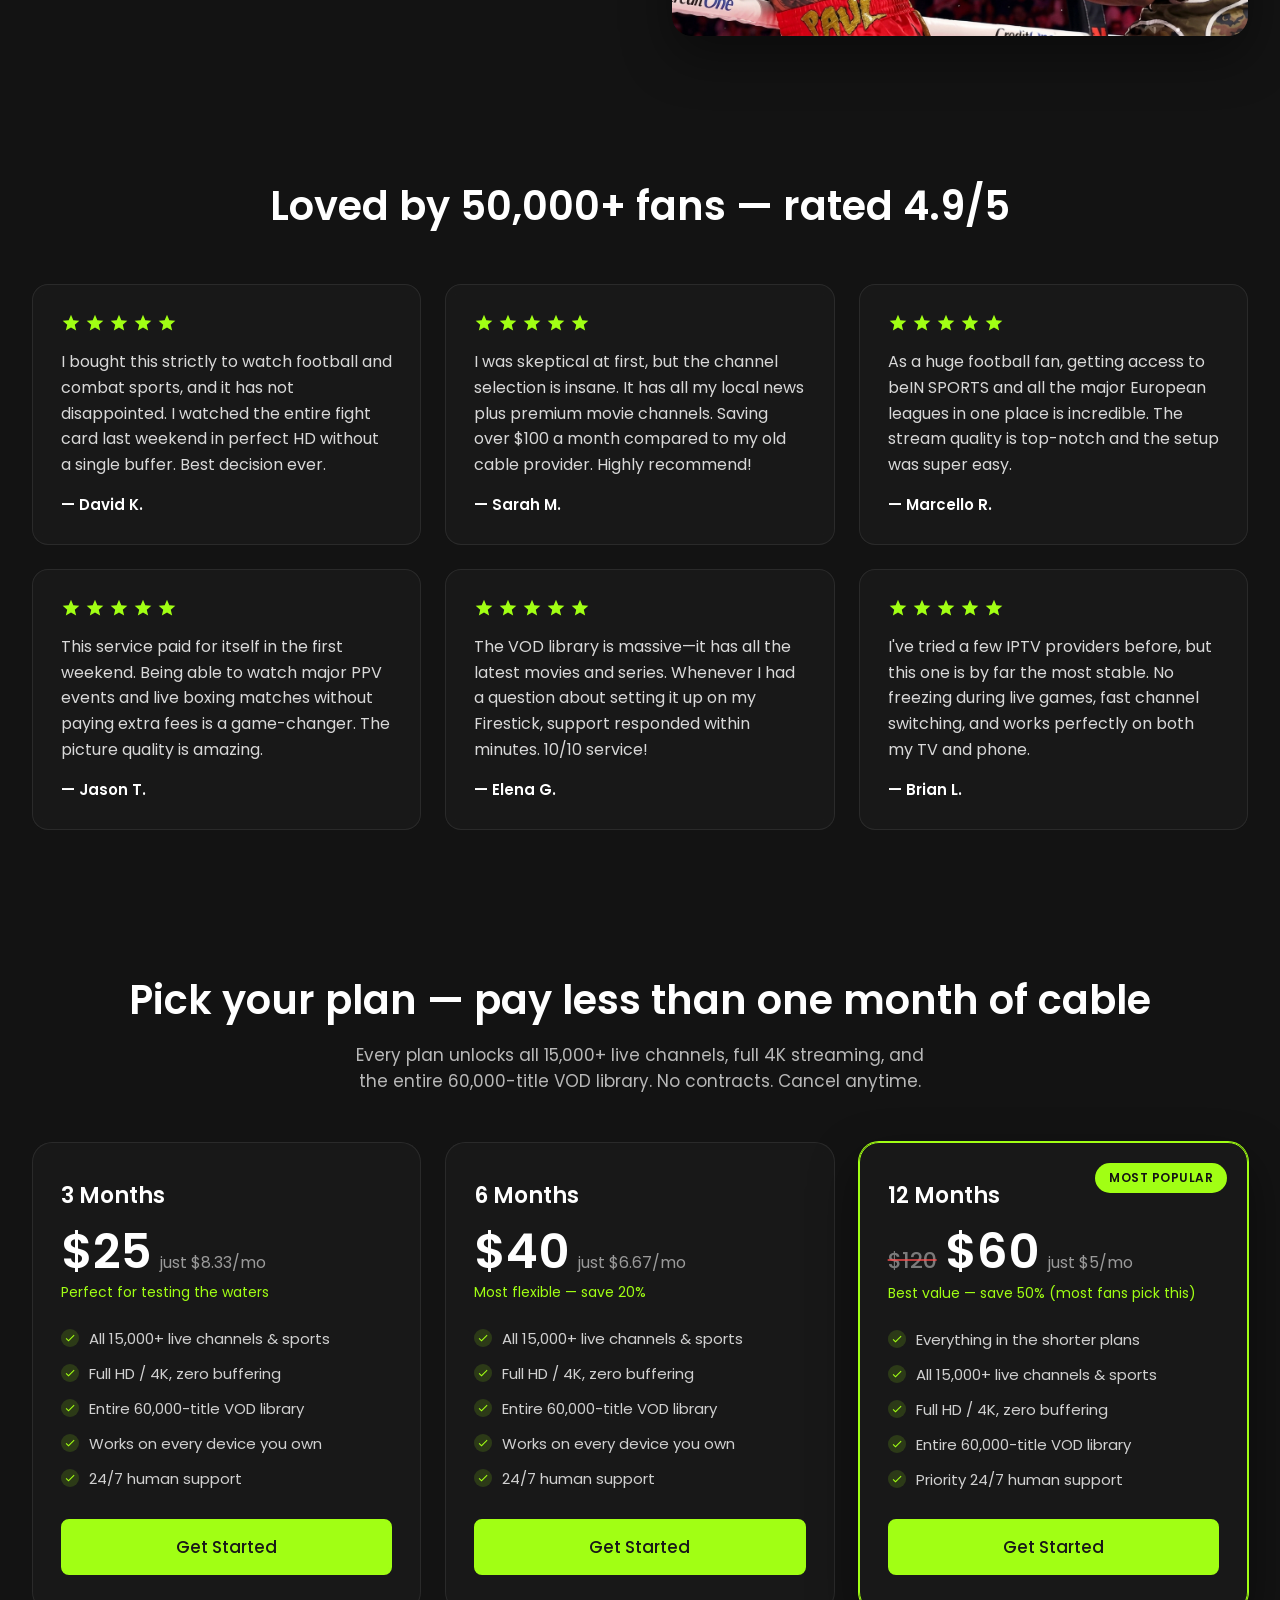
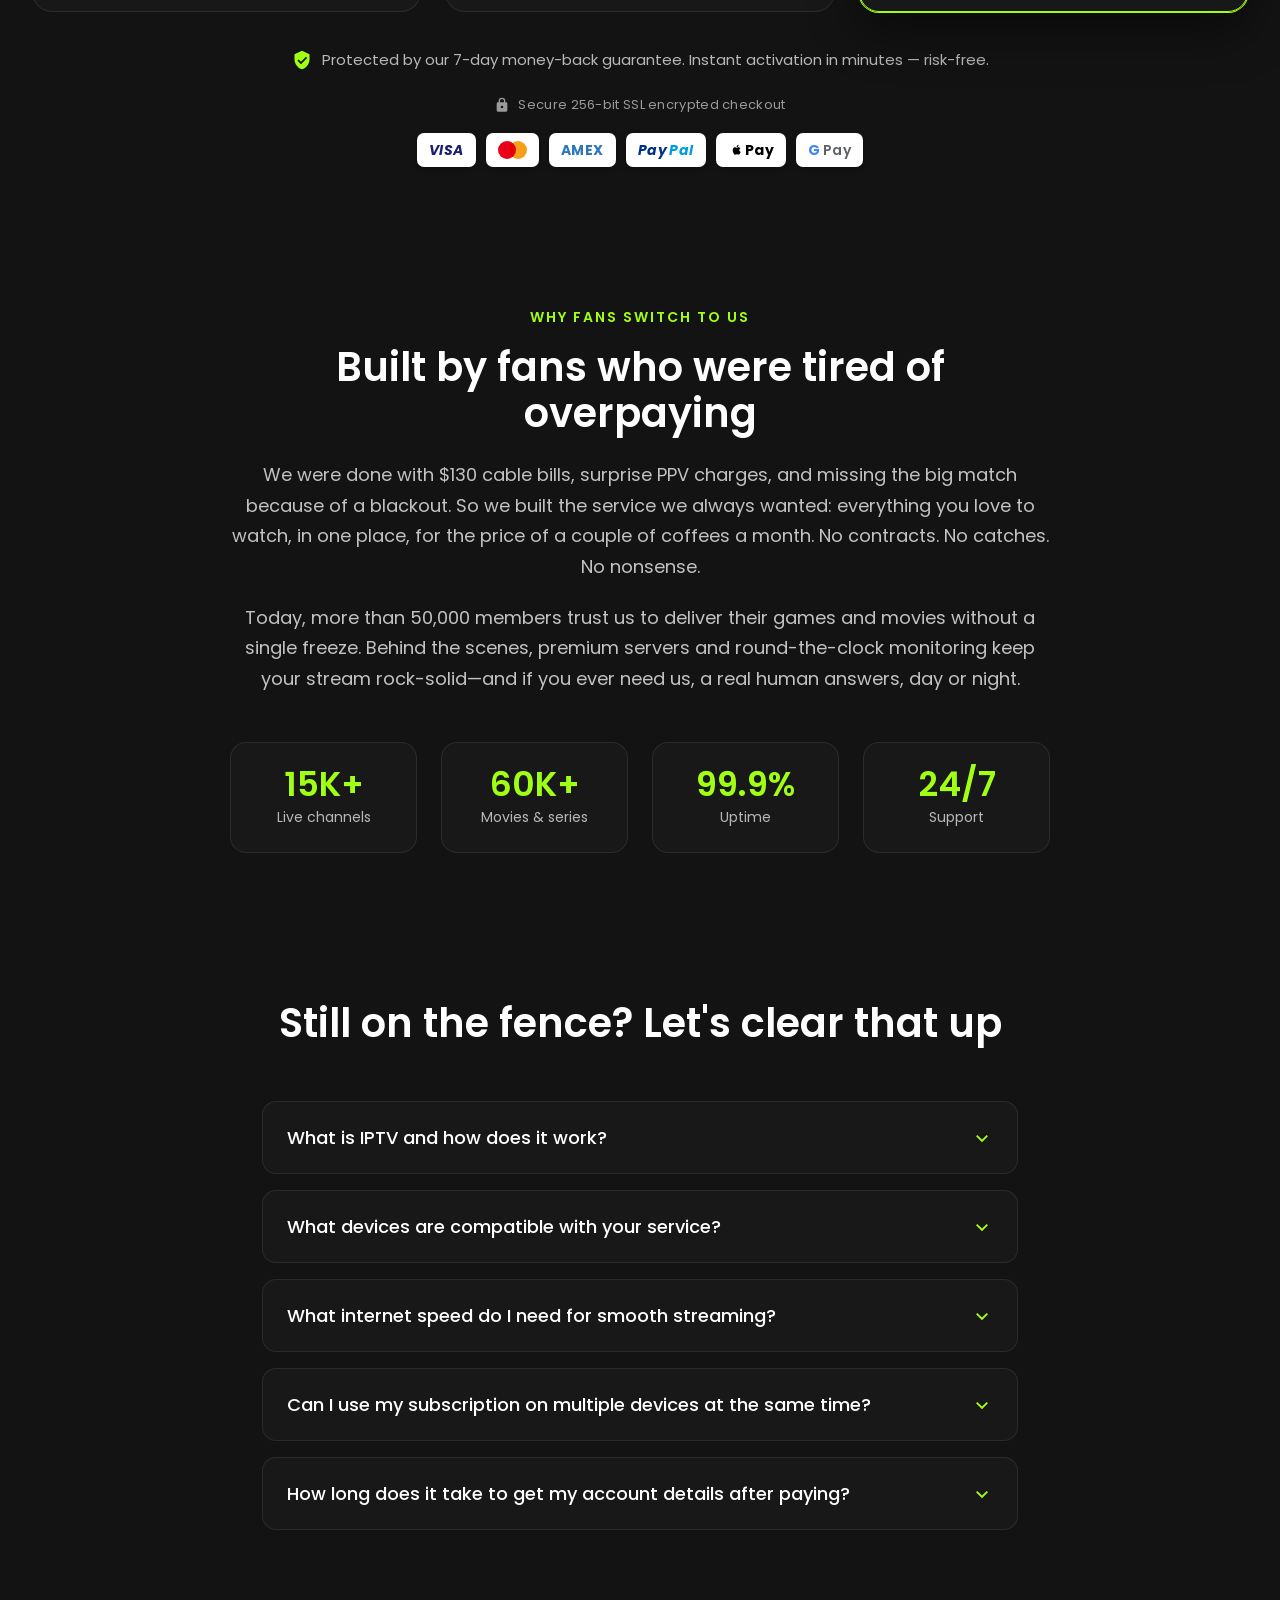
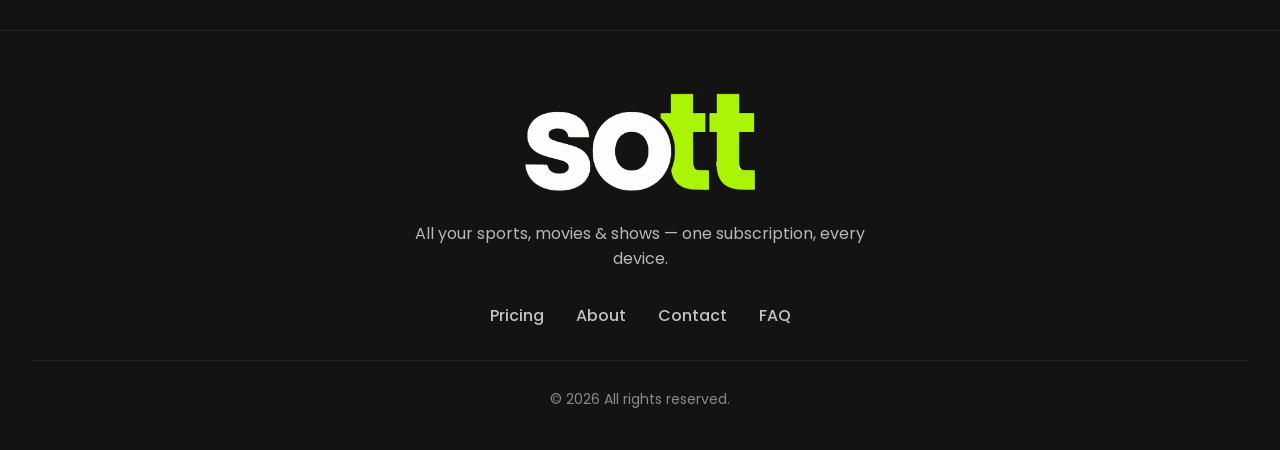
==== commit 815e2ea9: "feat: add checkout page and restructure project Organize assets into css/ and assets/images/ folders" ====
--- a/index.html
+++ b/index.html
@@ -7,14 +7,14 @@
   <link rel="preconnect" href="https://fonts.googleapis.com" />
   <link rel="preconnect" href="https://fonts.gstatic.com" crossorigin />
   <link href="https://fonts.googleapis.com/css2?family=Poppins:wght@400;500;600&display=swap" rel="stylesheet" />
-  <link rel="stylesheet" href="styles.css" />
+  <link rel="stylesheet" href="css/styles.css" />
 </head>
 <body>
   <div class="container"></div>
 
   <header class="header">
     <a class="logo" href="#">
-      <img class="logo-img" src="logo.webp" alt="Logo" />
+      <img class="logo-img" src="assets/images/logo.webp" alt="Logo" />
     </a>
 
     <button class="menu-toggle" aria-label="Toggle menu" aria-expanded="false">
@@ -47,7 +47,7 @@
     </div>
 
     <div class="hero-media">
-      <img class="hero-img" src="Hero.jpeg" alt="Hero" />
+      <img class="hero-img" src="assets/images/hero.jpeg" alt="Hero" />
       <a class="animated-button" href="#pricing">
         <svg viewBox="0 0 24 24" class="arr-2" xmlns="http://www.w3.org/2000/svg">
           <path
@@ -84,7 +84,7 @@
   <section class="features">
     <article class="feature">
       <div class="feature-media">
-        <img class="feature-img" src="Features-2.jpeg" alt="Premium Global Football & Top Networks" />
+        <img class="feature-img" src="assets/images/features-2.jpeg" alt="Premium Global Football & Top Networks" />
       </div>
       <div class="feature-text">
         <h2 class="feature-heading">Every Match. Every League. Zero Blackouts.</h2>
@@ -99,7 +99,7 @@
 
     <article class="feature feature--reverse">
       <div class="feature-media">
-        <img class="feature-img" src="Features-1.jpeg" alt="Live Combat Sports & Exclusive PPV" />
+        <img class="feature-img" src="assets/images/features-1.jpeg" alt="Live Combat Sports & Exclusive PPV" />
       </div>
       <div class="feature-text">
         <h2 class="feature-heading">Every Main Event &mdash; Without the $80 PPV Fee</h2>
@@ -265,6 +265,27 @@
       <svg viewBox="0 0 24 24" xmlns="http://www.w3.org/2000/svg"><path d="M12 1 3 5v6c0 5.55 3.84 10.74 9 12 5.16-1.26 9-6.45 9-12V5l-9-4zm-1.2 16-4.2-4.2 1.4-1.4 2.8 2.8 6-6 1.4 1.4-7.4 7.4z"/></svg>
       Protected by our 7-day money-back guarantee. Instant activation in minutes &mdash; risk-free.
     </p>
+
+    <div class="payments">
+      <p class="payments-label">
+        <svg viewBox="0 0 24 24" xmlns="http://www.w3.org/2000/svg"><path d="M18 8h-1V6A5 5 0 0 0 7 6v2H6a2 2 0 0 0-2 2v10a2 2 0 0 0 2 2h12a2 2 0 0 0 2-2V10a2 2 0 0 0-2-2zM9 6a3 3 0 0 1 6 0v2H9V6zm3 11a2 2 0 1 1 0-4 2 2 0 0 1 0 4z"/></svg>
+        Secure 256-bit SSL encrypted checkout
+      </p>
+      <ul class="payments-badges" aria-label="Accepted payment methods">
+        <li class="pay-badge pay-visa" title="Visa">VISA</li>
+        <li class="pay-badge pay-mc" title="Mastercard" aria-label="Mastercard">
+          <span class="mc-circle mc-red"></span>
+          <span class="mc-circle mc-yellow"></span>
+        </li>
+        <li class="pay-badge pay-amex" title="American Express">AMEX</li>
+        <li class="pay-badge pay-paypal" title="PayPal"><span class="pp-pay">Pay</span><span class="pp-pal">Pal</span></li>
+        <li class="pay-badge pay-applepay" title="Apple Pay">
+          <svg viewBox="0 0 24 24" xmlns="http://www.w3.org/2000/svg"><path d="M17.05 12.04c-.02-1.86 1.52-2.75 1.59-2.79-.87-1.27-2.22-1.44-2.7-1.46-1.15-.12-2.24.67-2.83.67-.58 0-1.48-.65-2.43-.64-1.25.02-2.4.73-3.04 1.85-1.3 2.25-.33 5.58.93 7.41.62.9 1.35 1.9 2.31 1.86.93-.04 1.28-.6 2.4-.6 1.12 0 1.44.6 2.42.58 1-.02 1.63-.91 2.24-1.81.71-1.04 1-2.05 1.01-2.1-.02-.01-1.94-.74-1.96-2.95-.02-.02 0-.01 0-.02zM15.2 6.6c.51-.62.86-1.49.76-2.35-.74.03-1.63.49-2.16 1.11-.47.55-.89 1.43-.78 2.27.83.06 1.67-.42 2.18-1.03z"/></svg>
+          Pay
+        </li>
+        <li class="pay-badge pay-gpay" title="Google Pay"><span class="g-blue">G</span> Pay</li>
+      </ul>
+    </div>
   </section>
 
   <section class="about" id="about">
@@ -366,7 +387,7 @@
   </section>
 
   <footer class="footer">
-    <img class="footer-logo" src="logo.webp" alt="Logo" />
+    <img class="footer-logo" src="assets/images/logo.webp" alt="Logo" />
     <p class="footer-tagline">All your sports, movies &amp; shows &mdash; one subscription, every device.</p>
 
     <nav class="footer-nav">
@@ -408,6 +429,15 @@
       });
     });
 
+    document.querySelectorAll(".star-btn").forEach((btn) => {
+      btn.addEventListener("click", () => {
+        const plan = btn.closest(".plan");
+        const name = plan ? plan.querySelector(".plan-name").textContent : "";
+        const months = (name.match(/\d+/) || ["12"])[0];
+        window.location.href = "checkout.html?plan=" + months;
+      });
+    });
+
     document.querySelectorAll(".faq-question").forEach((q) => {
       q.addEventListener("click", () => {
         const item = q.parentElement;
--- a/css/styles.css
+++ b/css/styles.css
@@ -0,0 +1,1408 @@
+* {
+  margin: 0;
+  padding: 0;
+  box-sizing: border-box;
+}
+
+html {
+  scroll-behavior: smooth;
+}
+
+body {
+  font-family: -apple-system, BlinkMacSystemFont, "Segoe UI", Roboto, Helvetica, Arial, sans-serif;
+  background-color: rgb(19, 19, 19);
+  min-height: 100vh;
+  width: 100%;
+  max-width: 100%;
+  overflow-x: hidden;
+}
+
+img {
+  max-width: 100%;
+}
+
+/* From Uiverse.io by csemszepp */
+.container {
+  position: fixed;
+  inset: 0;
+  z-index: -1;
+  width: 100%;
+  height: 100%;
+  --s: 200px; /* control the size */
+  --c1: #1d1d1d;
+  --c2: #4e4f51;
+  --c3: #3c3c3c;
+
+  background: repeating-conic-gradient(
+        from 30deg,
+        #0000 0 120deg,
+        var(--c3) 0 180deg
+      )
+      calc(0.5 * var(--s)) calc(0.5 * var(--s) * 0.577),
+    repeating-conic-gradient(
+      from 30deg,
+      var(--c1) 0 60deg,
+      var(--c2) 0 120deg,
+      var(--c3) 0 180deg
+    );
+  background-size: var(--s) calc(var(--s) * 0.577);
+}
+
+.header {
+  position: relative;
+  display: flex;
+  align-items: center;
+  justify-content: space-between;
+  padding: 16px 32px;
+  background-color: rgb(28, 28, 28);
+  box-shadow: 0 4px 12px rgba(0, 0, 0, 0.25);
+}
+
+.nav {
+  position: absolute;
+  left: 50%;
+  top: 50%;
+  transform: translate(-50%, -50%);
+  display: flex;
+  align-items: center;
+  gap: 36px;
+}
+
+.nav-link {
+  font-family: "Poppins", sans-serif;
+  font-weight: 500;
+  font-size: 16px;
+  color: #e6e6e6;
+  text-decoration: none;
+  transition-duration: .2s;
+}
+
+.nav-link:hover {
+  color: rgb(161, 255, 20);
+}
+
+.logo {
+  display: flex;
+  align-items: center;
+  gap: 10px;
+  text-decoration: none;
+}
+
+.logo-img {
+  height: 40px;
+  width: auto;
+  display: block;
+}
+
+/* From Uiverse.io by vinodjangid07 */
+.button {
+  width: 110px;
+  height: 40px;
+  display: flex;
+  align-items: center;
+  justify-content: flex-start;
+  gap: 10px;
+  background-color: rgb(161, 255, 20);
+  border-radius: 30px;
+  color: rgb(19, 19, 19);
+  font-weight: 600;
+  border: none;
+  text-decoration: none;
+  position: relative;
+  cursor: pointer;
+  transition-duration: .2s;
+  box-shadow: 5px 5px 10px rgba(0, 0, 0, 0.116);
+  padding-left: 8px;
+  transition-duration: .5s;
+}
+
+.svgIcon {
+  height: 25px;
+  transition-duration: 1.5s;
+}
+
+.bell path {
+  fill: rgb(19, 19, 19);
+}
+
+.button:hover {
+  background-color: rgb(192, 255, 20);
+  transition-duration: .5s;
+}
+
+.button:active {
+  transform: scale(0.97);
+  transition-duration: .2s;
+}
+
+.button:hover .svgIcon {
+  transform: rotate(250deg);
+  transition-duration: 1.5s;
+}
+
+/* Hero section */
+.hero {
+  display: flex;
+  align-items: center;
+  justify-content: space-between;
+  gap: 64px;
+  max-width: none;
+  margin: 0 auto;
+  padding: 80px 32px;
+}
+
+.hero-text {
+  flex: 1;
+  max-width: 540px;
+}
+
+.hero-eyebrow {
+  display: inline-block;
+  font-family: "Poppins", sans-serif;
+  font-weight: 600;
+  font-size: 13px;
+  letter-spacing: 1px;
+  text-transform: uppercase;
+  color: rgb(161, 255, 20);
+  background-color: rgba(161, 255, 20, 0.12);
+  border: 1px solid rgba(161, 255, 20, 0.35);
+  padding: 7px 14px;
+  border-radius: 30px;
+  margin-bottom: 20px;
+}
+
+.hero-heading {
+  font-family: "Poppins", sans-serif;
+  font-weight: 600;
+  font-size: 56px;
+  line-height: 1.1;
+  color: #fff;
+  margin-bottom: 24px;
+}
+
+.hero-subheading {
+  font-family: "Poppins", sans-serif;
+  font-weight: 400;
+  font-size: 18px;
+  line-height: 1.6;
+  color: #c2c2c2;
+}
+
+.hero-media {
+  position: relative;
+  flex: 1.9;
+  max-width: 900px;
+}
+
+.hero-img {
+  width: 100%;
+  height: auto;
+  border-radius: 20px;
+  box-shadow: 0 20px 50px rgba(0, 0, 0, 0.4);
+  display: block;
+}
+
+.hero-media .animated-button {
+  position: absolute;
+  bottom: 24px;
+  right: 24px;
+  background-color: rgba(33, 33, 33, 0.55);
+  backdrop-filter: blur(4px);
+}
+
+/* From Uiverse.io */
+.animated-button {
+  position: relative;
+  display: flex;
+  align-items: center;
+  gap: 4px;
+  padding: 16px 36px;
+  border: 4px solid;
+  border-color: transparent;
+  font-size: 16px;
+  background-color: inherit;
+  border-radius: 100px;
+  font-weight: 600;
+  text-decoration: none;
+  color: greenyellow;
+  box-shadow: 0 0 0 2px greenyellow;
+  cursor: pointer;
+  overflow: hidden;
+  transition: all 0.6s cubic-bezier(0.23, 1, 0.32, 1);
+}
+
+.animated-button svg {
+  position: absolute;
+  width: 24px;
+  fill: greenyellow;
+  z-index: 9;
+  transition: all 0.8s cubic-bezier(0.23, 1, 0.32, 1);
+}
+
+.animated-button .arr-1 {
+  right: 16px;
+}
+
+.animated-button .arr-2 {
+  left: -25%;
+}
+
+.animated-button .circle {
+  position: absolute;
+  top: 50%;
+  left: 50%;
+  transform: translate(-50%, -50%);
+  width: 20px;
+  height: 20px;
+  background-color: greenyellow;
+  border-radius: 50%;
+  opacity: 0;
+  transition: all 0.8s cubic-bezier(0.23, 1, 0.32, 1);
+}
+
+.animated-button .text {
+  position: relative;
+  z-index: 1;
+  transform: translateX(-12px);
+  transition: all 0.8s cubic-bezier(0.23, 1, 0.32, 1);
+}
+
+.animated-button:hover {
+  box-shadow: 0 0 0 12px transparent;
+  color: #212121;
+  border-radius: 12px;
+}
+
+.animated-button:hover .arr-1 {
+  right: -25%;
+}
+
+.animated-button:hover .arr-2 {
+  left: 16px;
+}
+
+.animated-button:hover .text {
+  transform: translateX(12px);
+}
+
+.animated-button:hover svg {
+  fill: #212121;
+}
+
+.animated-button:active {
+  scale: 0.95;
+  box-shadow: 0 0 0 4px greenyellow;
+}
+
+.animated-button:hover .circle {
+  width: 220px;
+  height: 220px;
+  opacity: 1;
+}
+
+/* Logo marquee */
+.marquee {
+  max-width: none;
+  margin: 0 auto;
+  padding: 0 32px 80px;
+}
+
+.marquee-title {
+  font-family: "Poppins", sans-serif;
+  font-weight: 500;
+  font-size: 14px;
+  letter-spacing: 2px;
+  text-transform: uppercase;
+  color: #8a8a8a;
+  text-align: center;
+  margin-bottom: 28px;
+}
+
+.marquee-viewport {
+  position: relative;
+  overflow: hidden;
+  -webkit-mask: linear-gradient(90deg, transparent, #000 12% 88%, transparent);
+  mask: linear-gradient(90deg, transparent, #000 12% 88%, transparent);
+}
+
+.marquee-track {
+  display: flex;
+  flex-shrink: 0;
+  width: max-content;
+  align-items: center;
+  gap: 64px;
+  list-style: none;
+  padding: 0;
+  margin: 0;
+  animation: marquee-scroll 40s linear infinite;
+  will-change: transform;
+}
+
+@keyframes marquee-scroll {
+  from { transform: translateX(0); }
+  to { transform: translateX(-50%); }
+}
+
+.marquee-item {
+  font-family: "Poppins", sans-serif;
+  font-weight: 600;
+  font-size: 28px;
+  color: #b8b8b8;
+  white-space: nowrap;
+  transition: color 0.2s ease, transform 0.2s ease;
+  cursor: pointer;
+}
+
+.marquee-item:hover {
+  color: rgb(161, 255, 20);
+  transform: scale(1.05);
+}
+
+/* Features */
+.features {
+  max-width: none;
+  margin: 0 auto;
+  padding: 40px 32px 100px;
+  display: flex;
+  flex-direction: column;
+  gap: 80px;
+}
+
+.feature {
+  display: flex;
+  align-items: center;
+  gap: 64px;
+}
+
+.feature--reverse {
+  flex-direction: row-reverse;
+}
+
+.feature-media {
+  flex: 1;
+  min-width: 0;
+}
+
+.feature-img {
+  width: 100%;
+  height: auto;
+  border-radius: 20px;
+  box-shadow: 0 20px 50px rgba(0, 0, 0, 0.4);
+  display: block;
+}
+
+.feature-text {
+  flex: 1;
+  min-width: 0;
+}
+
+.feature-heading {
+  font-family: "Poppins", sans-serif;
+  font-weight: 600;
+  font-size: 40px;
+  line-height: 1.15;
+  color: #fff;
+  margin-bottom: 20px;
+}
+
+.feature-desc {
+  font-family: "Poppins", sans-serif;
+  font-weight: 400;
+  font-size: 18px;
+  line-height: 1.6;
+  color: #c2c2c2;
+}
+
+/* About */
+.about {
+  max-width: none;
+  margin: 0 auto;
+  padding: 40px 32px 100px;
+}
+
+.about-inner {
+  max-width: 820px;
+  margin: 0 auto;
+  text-align: center;
+}
+
+.about-tag {
+  font-family: "Poppins", sans-serif;
+  font-weight: 600;
+  font-size: 14px;
+  letter-spacing: 2px;
+  text-transform: uppercase;
+  color: rgb(161, 255, 20);
+  margin-bottom: 16px;
+}
+
+.about-heading {
+  font-family: "Poppins", sans-serif;
+  font-weight: 600;
+  font-size: 40px;
+  line-height: 1.15;
+  color: #fff;
+  margin-bottom: 24px;
+}
+
+.about-text {
+  font-family: "Poppins", sans-serif;
+  font-weight: 400;
+  font-size: 18px;
+  line-height: 1.7;
+  color: #c2c2c2;
+  margin-bottom: 20px;
+}
+
+.about-stats {
+  display: grid;
+  grid-template-columns: repeat(4, 1fr);
+  gap: 24px;
+  margin-top: 48px;
+}
+
+.about-stat {
+  display: flex;
+  flex-direction: column;
+  gap: 6px;
+  padding: 24px 16px;
+  background-color: rgba(28, 28, 28, 0.7);
+  border: 1px solid rgba(255, 255, 255, 0.08);
+  border-radius: 16px;
+}
+
+.about-stat-num {
+  font-family: "Poppins", sans-serif;
+  font-weight: 600;
+  font-size: 34px;
+  color: rgb(161, 255, 20);
+  line-height: 1;
+}
+
+.about-stat-label {
+  font-family: "Poppins", sans-serif;
+  font-weight: 400;
+  font-size: 14px;
+  color: #b8b8b8;
+}
+
+/* Reviews */
+.reviews {
+  max-width: none;
+  margin: 0 auto;
+  padding: 40px 32px 100px;
+}
+
+.reviews-heading {
+  font-family: "Poppins", sans-serif;
+  font-weight: 600;
+  font-size: 40px;
+  color: #fff;
+  text-align: center;
+  margin-bottom: 48px;
+}
+
+.reviews-grid {
+  display: grid;
+  grid-template-columns: repeat(3, 1fr);
+  gap: 24px;
+}
+
+.review-card {
+  display: flex;
+  flex-direction: column;
+  min-width: 0;
+  gap: 16px;
+  padding: 28px;
+  background-color: rgba(28, 28, 28, 0.7);
+  border: 1px solid rgba(255, 255, 255, 0.08);
+  border-radius: 16px;
+  backdrop-filter: blur(6px);
+  transition: transform 0.2s ease, border-color 0.2s ease;
+  overflow-wrap: break-word;
+}
+
+.review-card:hover {
+  transform: translateY(-4px);
+  border-color: rgba(161, 255, 20, 0.4);
+}
+
+.stars {
+  display: flex;
+  gap: 4px;
+}
+
+.stars svg {
+  width: 20px;
+  height: 20px;
+  fill: rgb(161, 255, 20);
+}
+
+.review-text {
+  font-family: "Poppins", sans-serif;
+  font-weight: 400;
+  font-size: 16px;
+  line-height: 1.6;
+  color: #d8d8d8;
+  flex: 1;
+}
+
+.review-author {
+  font-family: "Poppins", sans-serif;
+  font-weight: 600;
+  font-size: 15px;
+  color: #fff;
+}
+
+/* Pricing */
+.pricing {
+  max-width: none;
+  margin: 0 auto;
+  padding: 40px 32px 100px;
+}
+
+.pricing-heading {
+  font-family: "Poppins", sans-serif;
+  font-weight: 600;
+  font-size: 40px;
+  color: #fff;
+  text-align: center;
+  margin-bottom: 12px;
+}
+
+.pricing-sub {
+  font-family: "Poppins", sans-serif;
+  font-weight: 400;
+  font-size: 17px;
+  color: #b8b8b8;
+  text-align: center;
+  max-width: 600px;
+  margin: 0 auto 48px;
+}
+
+.pricing-grid {
+  display: grid;
+  grid-template-columns: repeat(3, 1fr);
+  gap: 24px;
+  align-items: stretch;
+}
+
+.plan {
+  position: relative;
+  display: flex;
+  flex-direction: column;
+  min-width: 0;
+  padding: 36px 28px;
+  background-color: rgba(28, 28, 28, 0.7);
+  border: 1px solid rgba(255, 255, 255, 0.08);
+  border-radius: 20px;
+  backdrop-filter: blur(6px);
+  transition: transform 0.2s ease, border-color 0.2s ease;
+}
+
+.plan:hover {
+  transform: translateY(-6px);
+  border-color: rgba(161, 255, 20, 0.4);
+}
+
+.plan--featured {
+  border-color: rgb(161, 255, 20);
+  box-shadow: 0 0 0 1px rgb(161, 255, 20), 0 20px 50px rgba(0, 0, 0, 0.45);
+}
+
+.plan-badge {
+  position: absolute;
+  top: 20px;
+  right: 20px;
+  padding: 6px 14px;
+  font-family: "Poppins", sans-serif;
+  font-weight: 600;
+  font-size: 12px;
+  letter-spacing: 0.5px;
+  text-transform: uppercase;
+  color: rgb(19, 19, 19);
+  background-color: rgb(161, 255, 20);
+  border-radius: 20px;
+}
+
+.plan-name {
+  font-family: "Poppins", sans-serif;
+  font-weight: 600;
+  font-size: 22px;
+  color: #fff;
+  margin-bottom: 16px;
+}
+
+.plan-price {
+  display: flex;
+  align-items: baseline;
+  flex-wrap: wrap;
+  gap: 8px;
+  margin-bottom: 6px;
+}
+
+.plan-original {
+  font-family: "Poppins", sans-serif;
+  font-weight: 500;
+  font-size: 22px;
+  color: #7a7a7a;
+  text-decoration: line-through;
+  text-decoration-color: rgba(255, 80, 80, 0.7);
+}
+
+.plan-amount {
+  font-family: "Poppins", sans-serif;
+  font-weight: 600;
+  font-size: 48px;
+  color: #fff;
+  line-height: 1;
+}
+
+.plan-period {
+  font-family: "Poppins", sans-serif;
+  font-size: 16px;
+  color: #9a9a9a;
+}
+
+.plan-note {
+  font-family: "Poppins", sans-serif;
+  font-size: 14px;
+  color: rgb(161, 255, 20);
+  margin-bottom: 24px;
+}
+
+.pricing-guarantee {
+  display: flex;
+  align-items: center;
+  justify-content: center;
+  gap: 10px;
+  margin-top: 36px;
+  font-family: "Poppins", sans-serif;
+  font-size: 15px;
+  color: #b8b8b8;
+  text-align: center;
+}
+
+.pricing-guarantee svg {
+  flex-shrink: 0;
+  width: 20px;
+  height: 20px;
+  fill: rgb(161, 255, 20);
+}
+
+.payments {
+  display: flex;
+  flex-direction: column;
+  align-items: center;
+  gap: 18px;
+  margin-top: 24px;
+}
+
+.payments-label {
+  display: flex;
+  align-items: center;
+  gap: 8px;
+  font-family: "Poppins", sans-serif;
+  font-size: 13px;
+  letter-spacing: 0.3px;
+  color: #9a9a9a;
+}
+
+.payments-label svg {
+  width: 16px;
+  height: 16px;
+  fill: #9a9a9a;
+}
+
+.payments-badges {
+  display: flex;
+  flex-wrap: wrap;
+  align-items: center;
+  justify-content: center;
+  gap: 10px;
+  list-style: none;
+  padding: 0;
+  margin: 0;
+}
+
+.pay-badge {
+  display: flex;
+  align-items: center;
+  justify-content: center;
+  gap: 2px;
+  height: 34px;
+  min-width: 52px;
+  padding: 0 12px;
+  background-color: #fff;
+  border-radius: 7px;
+  box-shadow: 0 2px 6px rgba(0, 0, 0, 0.25);
+  font-family: "Poppins", sans-serif;
+  font-weight: 700;
+  font-size: 14px;
+  font-style: italic;
+  letter-spacing: 0.5px;
+}
+
+.pay-visa {
+  color: #1a1f71;
+}
+
+.pay-amex {
+  color: #2e77bc;
+  font-style: normal;
+}
+
+.pay-mc {
+  position: relative;
+  gap: 0;
+}
+
+.mc-circle {
+  width: 18px;
+  height: 18px;
+  border-radius: 50%;
+}
+
+.mc-red {
+  background-color: #eb001b;
+}
+
+.mc-yellow {
+  background-color: #f79e1b;
+  margin-left: -7px;
+  mix-blend-mode: multiply;
+}
+
+.pay-paypal {
+  font-style: italic;
+  font-weight: 700;
+}
+
+.pp-pay {
+  color: #003087;
+}
+
+.pp-pal {
+  color: #009cde;
+}
+
+.pay-applepay {
+  color: #000;
+  font-style: normal;
+  gap: 1px;
+}
+
+.pay-applepay svg {
+  width: 16px;
+  height: 16px;
+  fill: #000;
+}
+
+.pay-gpay {
+  color: #5f6368;
+  font-style: normal;
+  font-weight: 600;
+}
+
+.g-blue {
+  color: #4285f4;
+  font-weight: 700;
+}
+
+.plan-features {
+  list-style: none;
+  padding: 0;
+  margin: 0 0 28px;
+  display: flex;
+  flex-direction: column;
+  gap: 12px;
+  flex: 1;
+}
+
+.plan-features li {
+  position: relative;
+  padding-left: 28px;
+  font-family: "Poppins", sans-serif;
+  font-size: 15px;
+  color: #d0d0d0;
+}
+
+.plan-features li::before {
+  content: "";
+  position: absolute;
+  left: 0;
+  top: 2px;
+  width: 18px;
+  height: 18px;
+  border-radius: 50%;
+  background-color: rgba(161, 255, 20, 0.15);
+  background-image: url("data:image/svg+xml,%3Csvg xmlns='http://www.w3.org/2000/svg' viewBox='0 0 24 24' fill='%23a1ff14'%3E%3Cpath d='M9 16.17 4.83 12l-1.42 1.41L9 19 21 7l-1.41-1.41z'/%3E%3C/svg%3E");
+  background-repeat: no-repeat;
+  background-position: center;
+  background-size: 12px;
+}
+
+/* From Uiverse.io by MuhammadHasann (scoped to pricing) */
+.star-btn {
+  position: relative;
+  width: 100%;
+  min-width: 0;
+  padding: 12px 35px;
+  background: #a1ff14;
+  font-family: "Poppins", sans-serif;
+  font-size: 17px;
+  font-weight: 500;
+  color: #181818;
+  border: 3px solid #a1ff14;
+  border-radius: 8px;
+  box-shadow: 0 0 0 rgba(161, 255, 20, 0.55);
+  transition: all 0.3s ease-in-out;
+  cursor: pointer;
+}
+
+.star-btn .star-1 {
+  position: absolute;
+  top: 20%;
+  left: 20%;
+  width: 25px;
+  height: auto;
+  filter: drop-shadow(0 0 0 #fffdef);
+  z-index: -5;
+  transition: all 1s cubic-bezier(0.05, 0.83, 0.43, 0.96);
+}
+
+.star-btn .star-2 {
+  position: absolute;
+  top: 45%;
+  left: 45%;
+  width: 15px;
+  height: auto;
+  filter: drop-shadow(0 0 0 #fffdef);
+  z-index: -5;
+  transition: all 1s cubic-bezier(0, 0.4, 0, 1.01);
+}
+
+.star-btn .star-3 {
+  position: absolute;
+  top: 40%;
+  left: 40%;
+  width: 5px;
+  height: auto;
+  filter: drop-shadow(0 0 0 #fffdef);
+  z-index: -5;
+  transition: all 1s cubic-bezier(0, 0.4, 0, 1.01);
+}
+
+.star-btn .star-4 {
+  position: absolute;
+  top: 20%;
+  left: 40%;
+  width: 8px;
+  height: auto;
+  filter: drop-shadow(0 0 0 #fffdef);
+  z-index: -5;
+  transition: all 0.8s cubic-bezier(0, 0.4, 0, 1.01);
+}
+
+.star-btn .star-5 {
+  position: absolute;
+  top: 25%;
+  left: 45%;
+  width: 15px;
+  height: auto;
+  filter: drop-shadow(0 0 0 #fffdef);
+  z-index: -5;
+  transition: all 0.6s cubic-bezier(0, 0.4, 0, 1.01);
+}
+
+.star-btn .star-6 {
+  position: absolute;
+  top: 5%;
+  left: 50%;
+  width: 5px;
+  height: auto;
+  filter: drop-shadow(0 0 0 #fffdef);
+  z-index: -5;
+  transition: all 0.8s ease;
+}
+
+.star-btn:hover {
+  background: transparent;
+  color: #a1ff14;
+  box-shadow: 0 0 25px rgba(161, 255, 20, 0.55);
+}
+
+.star-btn:hover .star-1 {
+  top: -80%;
+  left: -30%;
+  width: 25px;
+  filter: drop-shadow(0 0 10px #fffdef);
+  z-index: 2;
+}
+
+.star-btn:hover .star-2 {
+  top: -25%;
+  left: 10%;
+  width: 15px;
+  filter: drop-shadow(0 0 10px #fffdef);
+  z-index: 2;
+}
+
+.star-btn:hover .star-3 {
+  top: 55%;
+  left: 25%;
+  width: 5px;
+  filter: drop-shadow(0 0 10px #fffdef);
+  z-index: 2;
+}
+
+.star-btn:hover .star-4 {
+  top: 30%;
+  left: 80%;
+  width: 8px;
+  filter: drop-shadow(0 0 10px #fffdef);
+  z-index: 2;
+}
+
+.star-btn:hover .star-5 {
+  top: 25%;
+  left: 115%;
+  width: 15px;
+  filter: drop-shadow(0 0 10px #fffdef);
+  z-index: 2;
+}
+
+.star-btn:hover .star-6 {
+  top: 5%;
+  left: 60%;
+  width: 5px;
+  filter: drop-shadow(0 0 10px #fffdef);
+  z-index: 2;
+}
+
+.star-btn .fil0 {
+  fill: #fffdef;
+}
+
+/* FAQ */
+.faq {
+  max-width: 820px;
+  margin: 0 auto;
+  padding: 40px 32px 100px;
+}
+
+.faq-heading {
+  font-family: "Poppins", sans-serif;
+  font-weight: 600;
+  font-size: 40px;
+  color: #fff;
+  text-align: center;
+  margin-bottom: 48px;
+}
+
+.faq-list {
+  display: flex;
+  flex-direction: column;
+  gap: 16px;
+}
+
+.faq-item {
+  background-color: rgba(28, 28, 28, 0.7);
+  border: 1px solid rgba(255, 255, 255, 0.08);
+  border-radius: 14px;
+  backdrop-filter: blur(6px);
+  overflow: hidden;
+  transition: border-color 0.2s ease;
+}
+
+.faq-item.open {
+  border-color: rgba(161, 255, 20, 0.4);
+}
+
+.faq-question {
+  width: 100%;
+  display: flex;
+  align-items: center;
+  justify-content: space-between;
+  gap: 16px;
+  padding: 22px 24px;
+  background: transparent;
+  border: none;
+  cursor: pointer;
+  text-align: left;
+  font-family: "Poppins", sans-serif;
+  font-weight: 500;
+  font-size: 18px;
+  color: #fff;
+}
+
+.faq-icon {
+  flex-shrink: 0;
+  width: 22px;
+  height: 22px;
+  fill: rgb(161, 255, 20);
+  transition: transform 0.3s ease;
+}
+
+.faq-item.open .faq-icon {
+  transform: rotate(180deg);
+}
+
+.faq-answer {
+  max-height: 0;
+  overflow: hidden;
+  transition: max-height 0.35s ease;
+}
+
+.faq-item.open .faq-answer {
+  max-height: 400px;
+}
+
+.faq-answer p,
+.faq-answer ul {
+  font-family: "Poppins", sans-serif;
+  font-weight: 400;
+  font-size: 16px;
+  line-height: 1.6;
+  color: #c2c2c2;
+  padding: 0 24px;
+  margin: 0;
+}
+
+.faq-answer p:first-child {
+  padding-top: 4px;
+}
+
+.faq-answer p:last-child,
+.faq-answer ul:last-child {
+  padding-bottom: 24px;
+}
+
+.faq-answer ul {
+  padding-left: 44px;
+  margin-top: 10px;
+  display: flex;
+  flex-direction: column;
+  gap: 6px;
+}
+
+.faq-answer strong {
+  color: #e6e6e6;
+}
+
+/* Footer */
+.footer {
+  border-top: 1px solid rgba(255, 255, 255, 0.08);
+  background-color: rgba(20, 20, 20, 0.7);
+  backdrop-filter: blur(6px);
+  padding: 56px 32px 40px;
+  display: flex;
+  flex-direction: column;
+  align-items: center;
+  gap: 32px;
+}
+
+.footer-logo {
+  height: 110px;
+  width: auto;
+  display: block;
+}
+
+.footer-tagline {
+  font-family: "Poppins", sans-serif;
+  font-weight: 400;
+  font-size: 16px;
+  color: #b8b8b8;
+  text-align: center;
+  max-width: 460px;
+  margin-top: -8px;
+}
+
+.footer-nav {
+  display: flex;
+  flex-wrap: wrap;
+  justify-content: center;
+  gap: 32px;
+}
+
+.footer-nav a {
+  font-family: "Poppins", sans-serif;
+  font-weight: 500;
+  font-size: 16px;
+  color: #c2c2c2;
+  text-decoration: none;
+  transition: color 0.2s ease;
+}
+
+.footer-nav a:hover {
+  color: rgb(161, 255, 20);
+}
+
+.footer-bottom {
+  width: 100%;
+  max-width: none;
+  padding-top: 28px;
+  border-top: 1px solid rgba(255, 255, 255, 0.08);
+  text-align: center;
+}
+
+.footer-copy {
+  font-family: "Poppins", sans-serif;
+  font-weight: 400;
+  font-size: 14px;
+  color: #8a8a8a;
+}
+
+/* Hamburger toggle (hidden on desktop) */
+.menu-toggle {
+  display: none;
+  flex-direction: column;
+  justify-content: center;
+  gap: 5px;
+  width: 44px;
+  height: 44px;
+  padding: 0;
+  background: transparent;
+  border: none;
+  cursor: pointer;
+}
+
+.menu-toggle span {
+  display: block;
+  width: 26px;
+  height: 3px;
+  border-radius: 3px;
+  background-color: #fff;
+  transition: transform 0.3s ease, opacity 0.3s ease;
+}
+
+/* Tablet */
+@media (max-width: 900px) {
+  .hero {
+    flex-direction: column;
+    text-align: center;
+    gap: 48px;
+    padding: 56px 24px;
+  }
+
+  .hero-text,
+  .hero-media {
+    max-width: 100%;
+    width: 100%;
+  }
+
+  .hero-media {
+    align-items: center;
+  }
+
+  .hero-heading {
+    font-size: 44px;
+  }
+
+  .feature,
+  .feature--reverse {
+    flex-direction: column;
+    gap: 32px;
+    text-align: center;
+  }
+
+  .feature-heading {
+    font-size: 32px;
+  }
+
+  .reviews-grid {
+    grid-template-columns: repeat(2, 1fr);
+  }
+
+  .reviews-heading {
+    font-size: 32px;
+  }
+
+  .about-heading {
+    font-size: 32px;
+  }
+
+  .about-stats {
+    grid-template-columns: repeat(2, 1fr);
+  }
+
+  .pricing-grid {
+    grid-template-columns: 1fr;
+    max-width: 480px;
+    margin: 0 auto;
+  }
+
+  .pricing-heading {
+    font-size: 32px;
+  }
+}
+
+/* Mobile */
+@media (max-width: 640px) {
+  .header {
+    padding: 14px 20px;
+  }
+
+  .menu-toggle {
+    display: flex;
+  }
+
+  .logo-img {
+    height: 48px;
+  }
+
+  /* Turn the centered nav into a dropdown panel */
+  .nav {
+    position: absolute;
+    top: 100%;
+    left: 0;
+    right: 0;
+    transform: none;
+    flex-direction: column;
+    align-items: stretch;
+    gap: 0;
+    background-color: rgb(28, 28, 28);
+    box-shadow: 0 12px 24px rgba(0, 0, 0, 0.35);
+    max-height: 0;
+    overflow: hidden;
+    transition: max-height 0.35s ease;
+    z-index: 20;
+  }
+
+  .nav-link {
+    padding: 16px 24px;
+    border-top: 1px solid rgba(255, 255, 255, 0.08);
+    font-size: 17px;
+  }
+
+  /* The Explore button sits in the desktop bar; hide it on mobile */
+  .header > .button {
+    display: none;
+  }
+
+  .header.open .nav {
+    max-height: 320px;
+  }
+
+  /* Animate hamburger into an X when open */
+  .header.open .menu-toggle span:nth-child(1) {
+    transform: translateY(8px) rotate(45deg);
+  }
+  .header.open .menu-toggle span:nth-child(2) {
+    opacity: 0;
+  }
+  .header.open .menu-toggle span:nth-child(3) {
+    transform: translateY(-8px) rotate(-45deg);
+  }
+
+  .hero-heading {
+    font-size: 34px;
+  }
+
+  .hero-subheading {
+    font-size: 16px;
+  }
+
+  .feature-heading {
+    font-size: 28px;
+  }
+
+  .feature-desc {
+    font-size: 16px;
+  }
+
+  .reviews-grid {
+    grid-template-columns: repeat(2, 1fr);
+    gap: 16px;
+  }
+
+  .review-card {
+    padding: 18px;
+    gap: 12px;
+  }
+
+  .review-text {
+    font-size: 13px;
+  }
+
+  .stars svg {
+    width: 16px;
+    height: 16px;
+  }
+
+  .reviews-heading {
+    font-size: 28px;
+  }
+
+  .about-heading {
+    font-size: 28px;
+  }
+
+  .about-text {
+    font-size: 16px;
+  }
+
+  .features,
+  .reviews,
+  .pricing,
+  .about,
+  .faq,
+  .marquee {
+    padding-left: 16px;
+    padding-right: 16px;
+  }
+
+  .pricing-grid {
+    grid-template-columns: repeat(2, 1fr);
+    gap: 12px;
+    max-width: none;
+  }
+
+  .plan {
+    padding: 22px 14px;
+  }
+
+  .plan--featured {
+    grid-column: 1 / -1;
+  }
+
+  .plan-amount {
+    font-size: 34px;
+  }
+
+  .plan-name {
+    font-size: 19px;
+  }
+
+  .plan-features li {
+    font-size: 14px;
+  }
+
+  .star-btn {
+    padding: 11px 12px;
+    font-size: 15px;
+  }
+
+  .pricing-heading {
+    font-size: 28px;
+  }
+
+  .faq-heading {
+    font-size: 28px;
+  }
+
+  .faq-question {
+    font-size: 16px;
+  }
+
+  .animated-button {
+    padding: 14px 30px;
+    font-size: 15px;
+  }
+
+  .hero-media .animated-button {
+    right: 50%;
+    transform: translateX(50%);
+    bottom: 20px;
+  }
+}
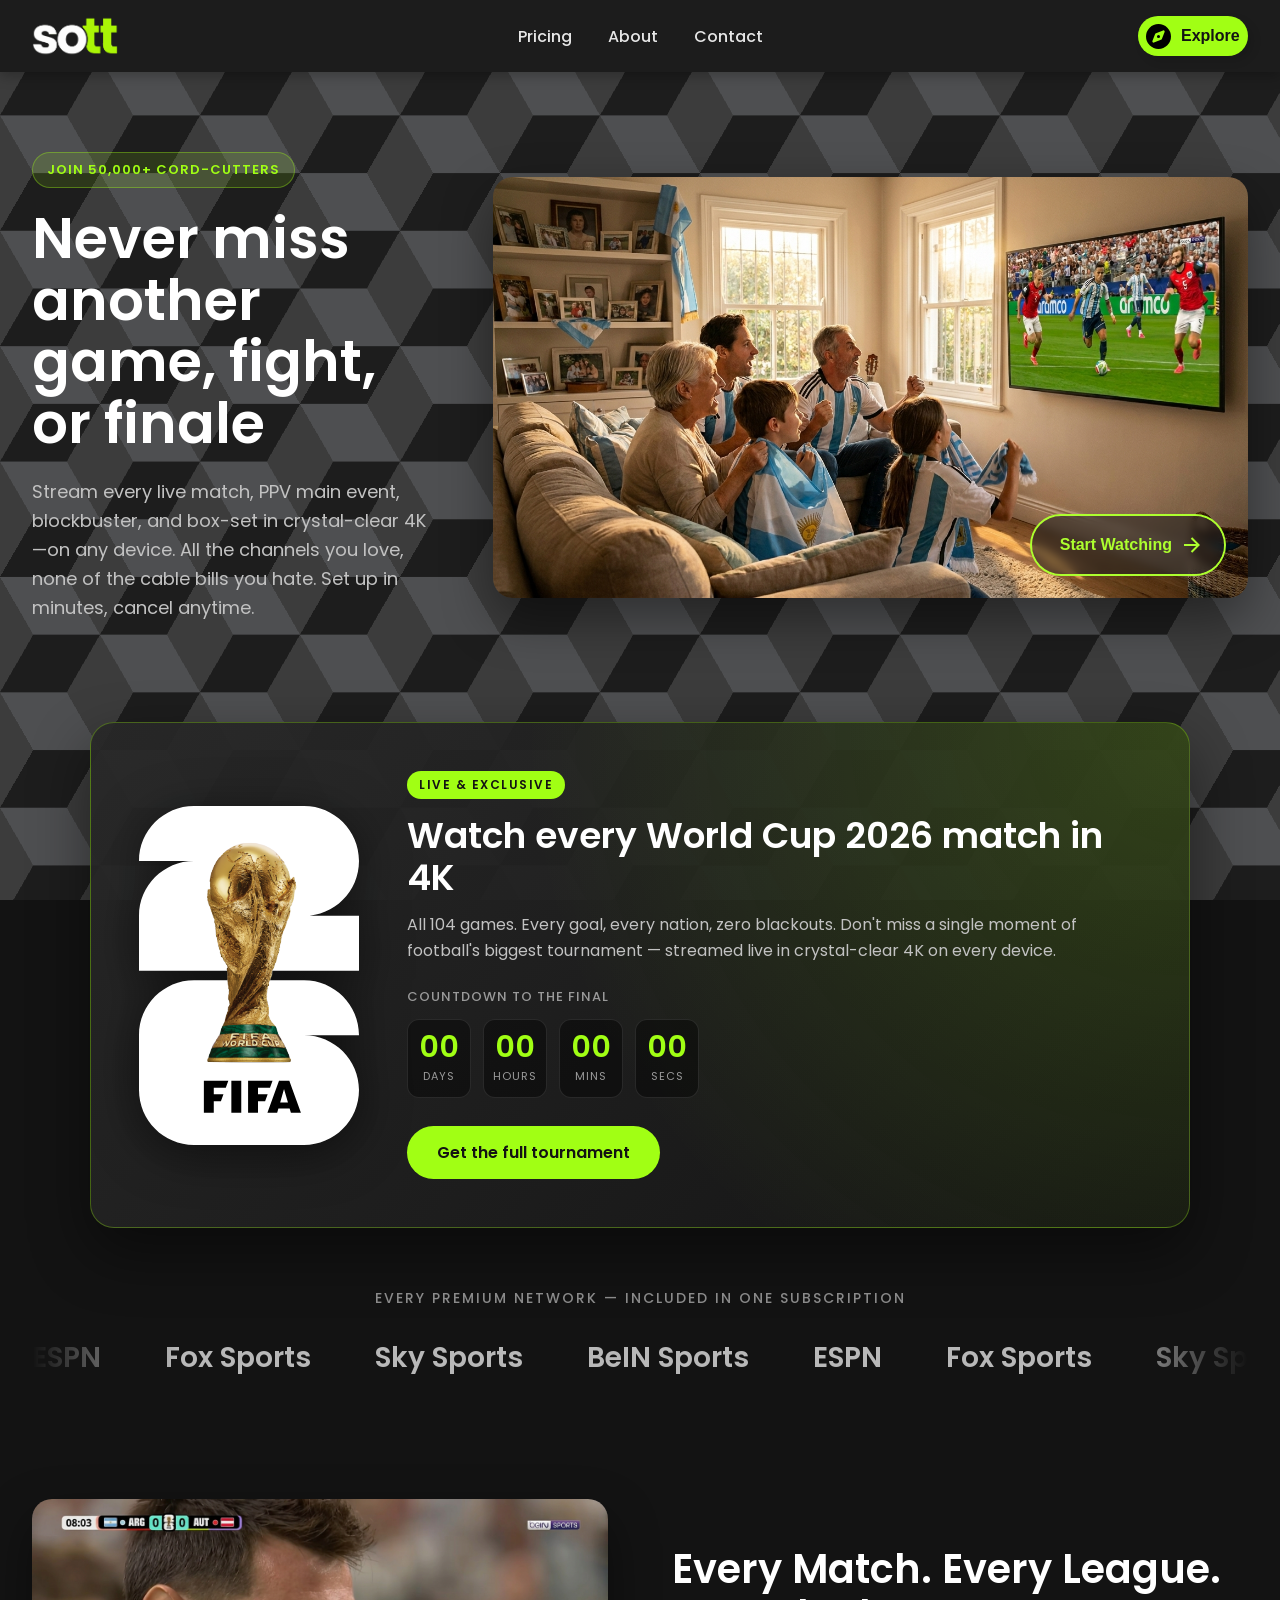
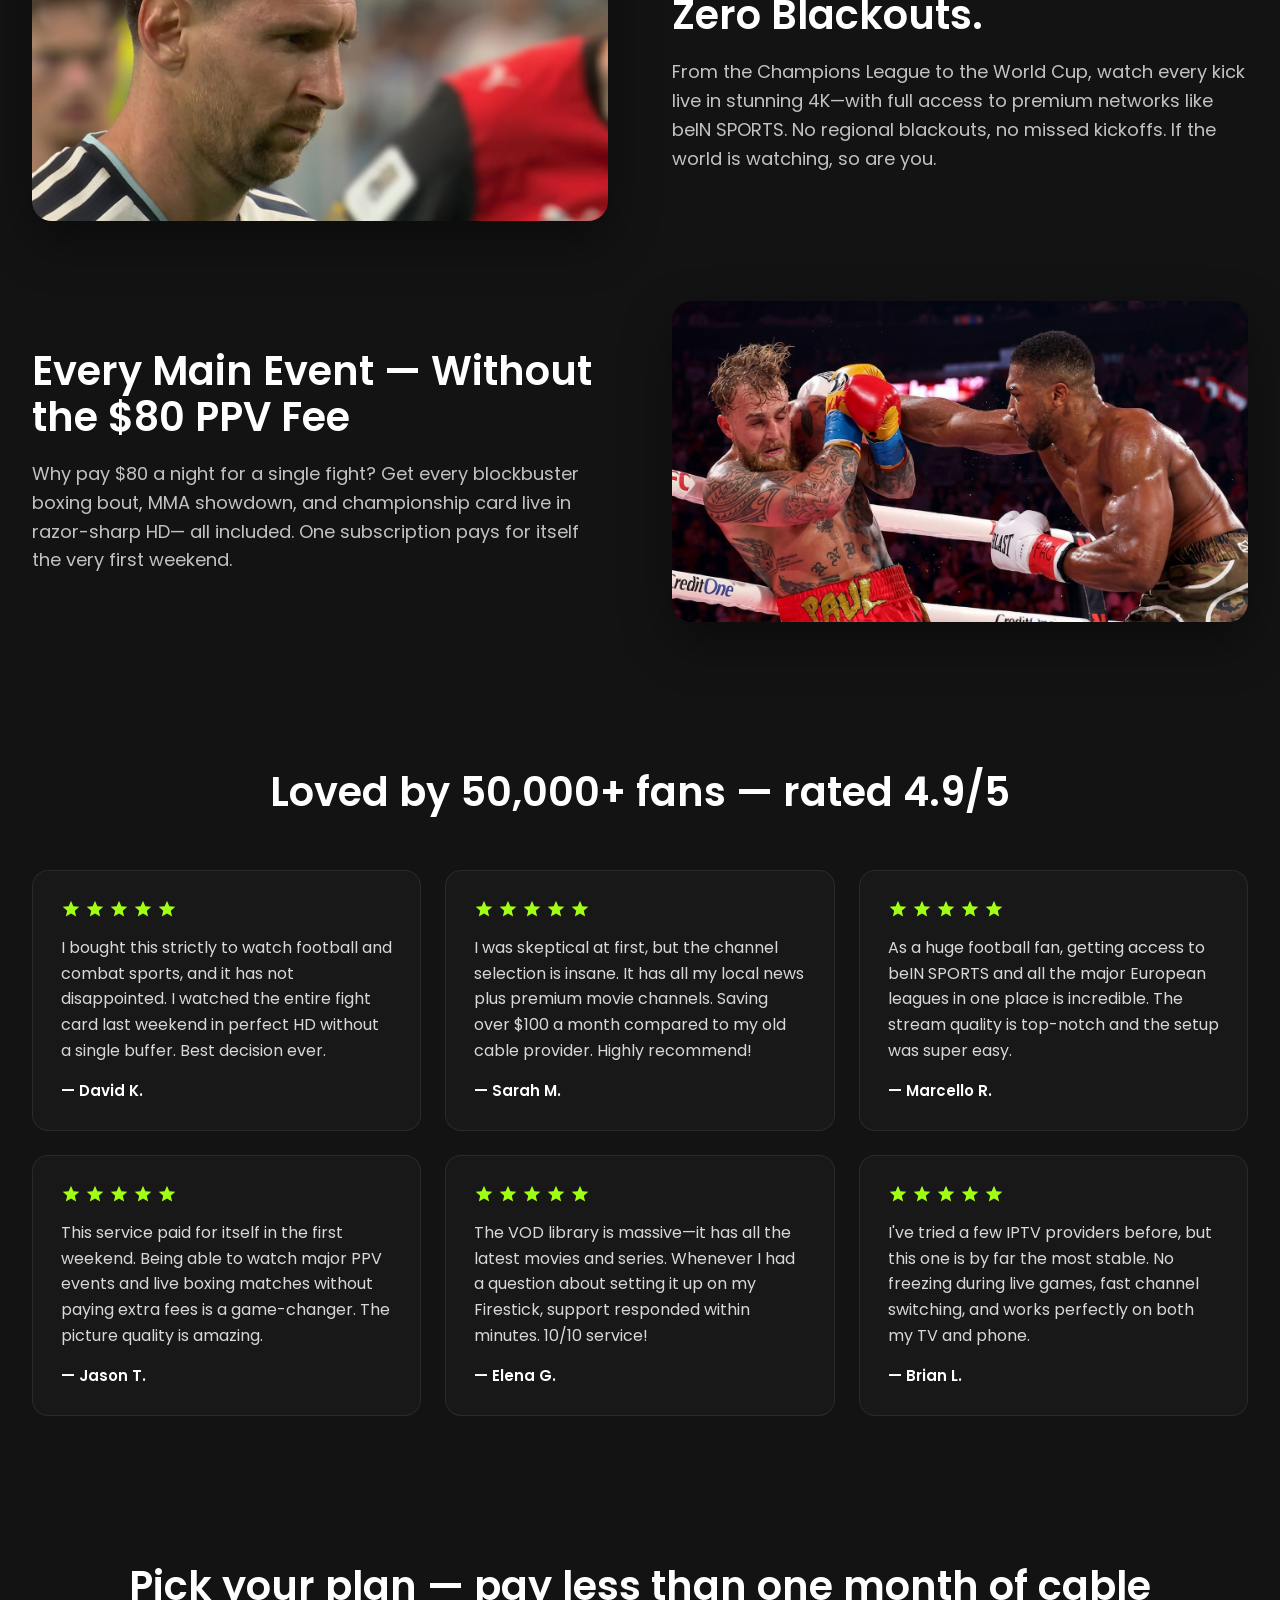
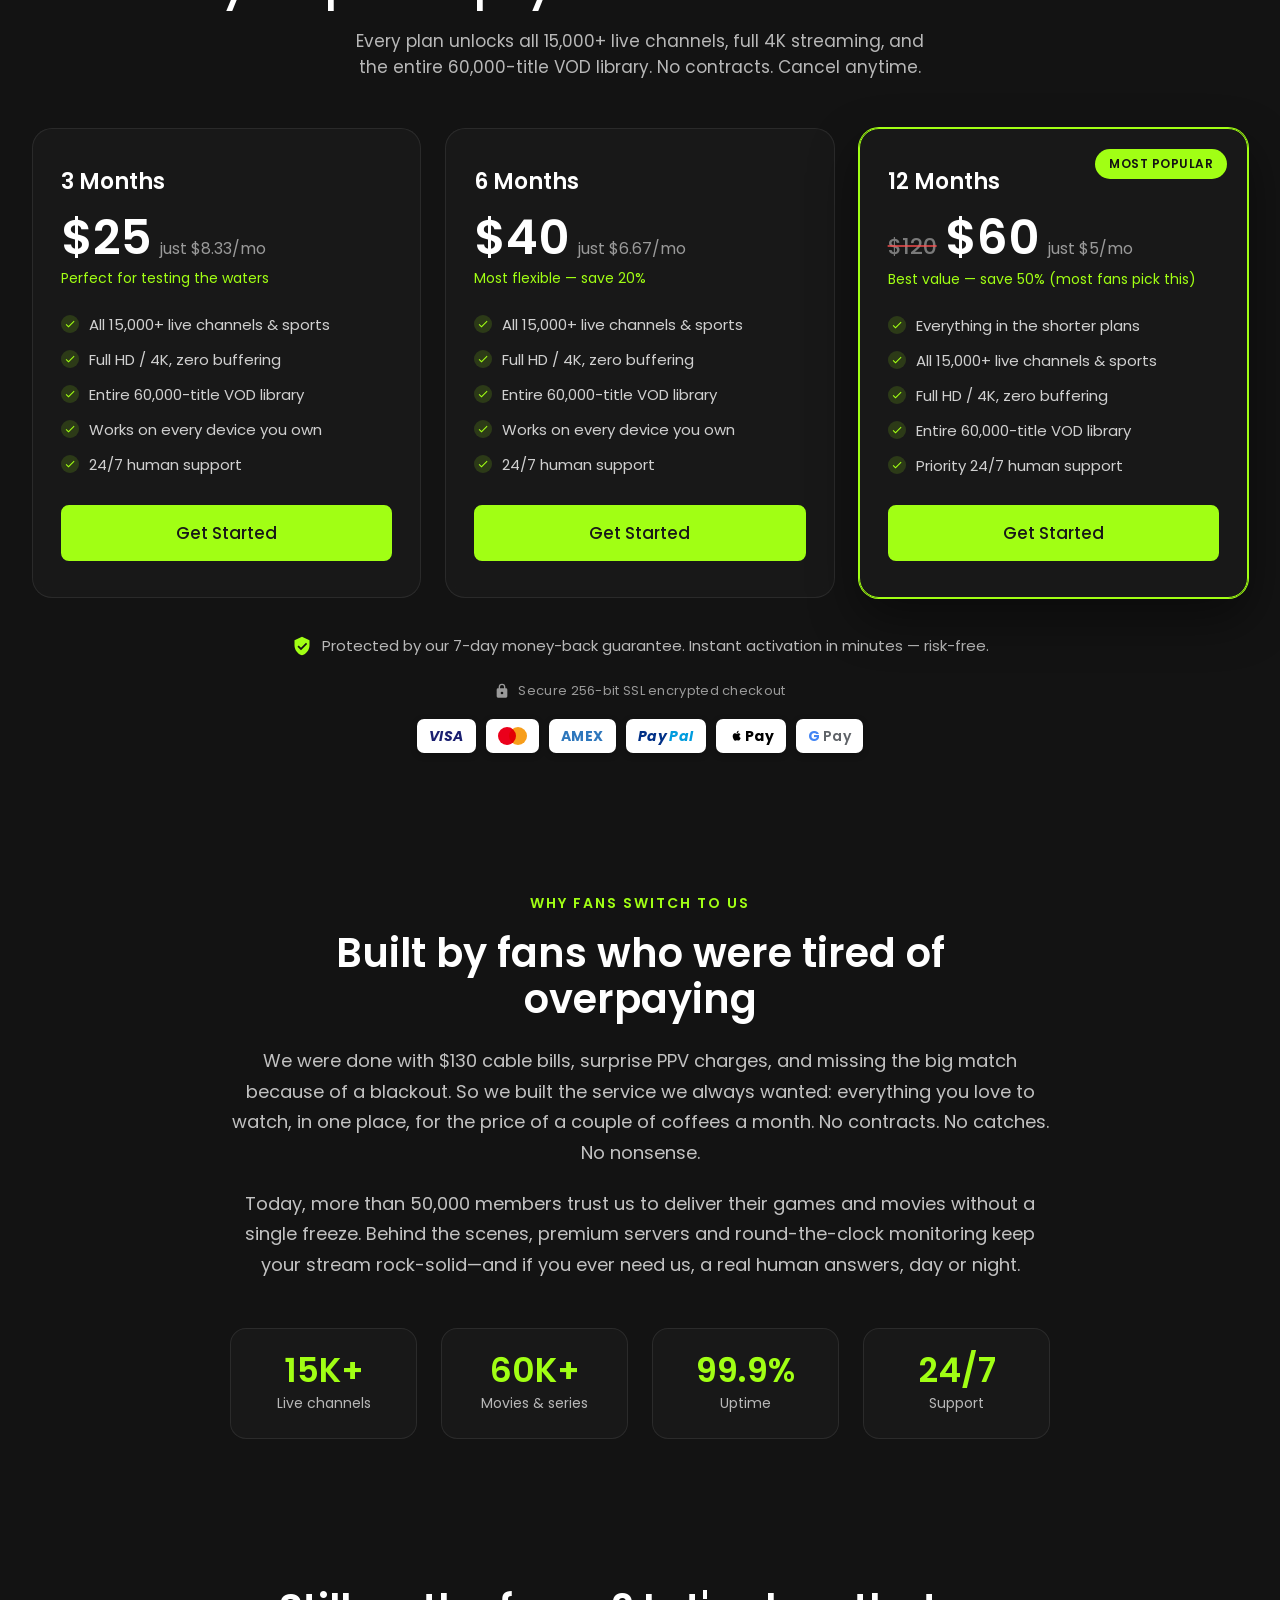
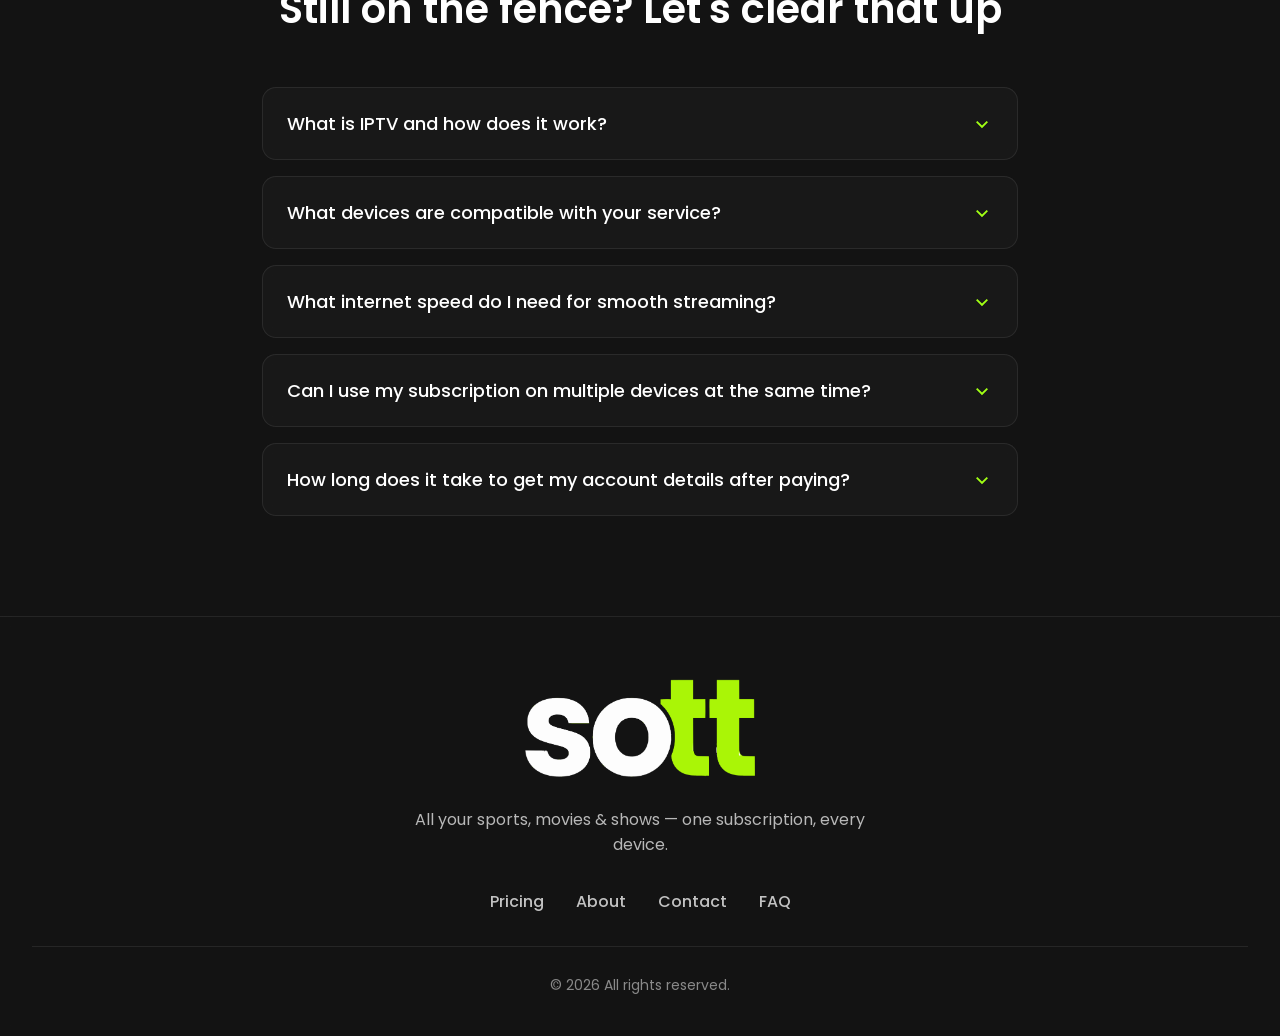
==== commit ee40e750: "feat: add World Cup 2026 promo banner with live countdown Promote the FIFA World Cup 2026 with a the" ====
--- a/index.html
+++ b/index.html
@@ -64,6 +64,33 @@
       </a>
     </div>
   </main>
+
+  <section class="worldcup" aria-label="FIFA World Cup 2026">
+    <div class="worldcup-inner">
+      <img class="worldcup-logo" src="assets/images/World-cup-2026.svg" alt="FIFA World Cup 2026" />
+      <div class="worldcup-content">
+        <span class="worldcup-eyebrow">Live &amp; Exclusive</span>
+        <h2 class="worldcup-heading">Watch every World Cup 2026 match in 4K</h2>
+        <p class="worldcup-text">
+          All 104 games. Every goal, every nation, zero blackouts. Don't miss a
+          single moment of football's biggest tournament &mdash; streamed live in
+          crystal-clear 4K on every device.
+        </p>
+
+        <div class="worldcup-countdown">
+          <span class="countdown-label">Countdown to the Final</span>
+          <div class="countdown" id="wc-countdown">
+            <div class="countdown-unit"><span class="countdown-num" id="wc-days">00</span><span class="countdown-text">Days</span></div>
+            <div class="countdown-unit"><span class="countdown-num" id="wc-hours">00</span><span class="countdown-text">Hours</span></div>
+            <div class="countdown-unit"><span class="countdown-num" id="wc-mins">00</span><span class="countdown-text">Mins</span></div>
+            <div class="countdown-unit"><span class="countdown-num" id="wc-secs">00</span><span class="countdown-text">Secs</span></div>
+          </div>
+        </div>
+
+        <a class="worldcup-cta" href="checkout.html?plan=12">Get the full tournament</a>
+      </div>
+    </div>
+  </section>
 
   <section class="marquee" aria-label="Trusted by">
     <p class="marquee-title">Every premium network &mdash; included in one subscription</p>
@@ -429,6 +456,30 @@
       });
     });
 
+    const wcTarget = new Date("2026-07-19T18:00:00Z").getTime();
+    const wcEls = {
+      days: document.getElementById("wc-days"),
+      hours: document.getElementById("wc-hours"),
+      mins: document.getElementById("wc-mins"),
+      secs: document.getElementById("wc-secs"),
+    };
+    if (wcEls.days) {
+      const pad = (n) => String(n).padStart(2, "0");
+      const tick = () => {
+        let diff = Math.max(0, wcTarget - Date.now());
+        const d = Math.floor(diff / 86400000);
+        const h = Math.floor((diff % 86400000) / 3600000);
+        const m = Math.floor((diff % 3600000) / 60000);
+        const s = Math.floor((diff % 60000) / 1000);
+        wcEls.days.textContent = pad(d);
+        wcEls.hours.textContent = pad(h);
+        wcEls.mins.textContent = pad(m);
+        wcEls.secs.textContent = pad(s);
+      };
+      tick();
+      setInterval(tick, 1000);
+    }
+
     document.querySelectorAll(".star-btn").forEach((btn) => {
       btn.addEventListener("click", () => {
         const plan = btn.closest(".plan");
--- a/css/styles.css
+++ b/css/styles.css
@@ -300,6 +300,139 @@
   opacity: 1;
 }
 
+/* World Cup promo */
+.worldcup {
+  padding: 20px 32px 60px;
+}
+
+.worldcup-inner {
+  max-width: 1100px;
+  margin: 0 auto;
+  display: flex;
+  align-items: center;
+  gap: 48px;
+  padding: 48px;
+  border-radius: 24px;
+  background:
+    radial-gradient(circle at 100% 0%, rgba(161, 255, 20, 0.18), transparent 55%),
+    linear-gradient(135deg, rgba(40, 40, 40, 0.95), rgba(20, 20, 20, 0.95));
+  border: 1px solid rgba(161, 255, 20, 0.3);
+  box-shadow: 0 24px 60px rgba(0, 0, 0, 0.45);
+}
+
+.worldcup-logo {
+  width: 220px;
+  height: auto;
+  flex-shrink: 0;
+  filter: drop-shadow(0 8px 24px rgba(0, 0, 0, 0.5));
+}
+
+.worldcup-content {
+  flex: 1;
+  min-width: 0;
+}
+
+.worldcup-eyebrow {
+  display: inline-block;
+  font-family: "Poppins", sans-serif;
+  font-weight: 600;
+  font-size: 12px;
+  letter-spacing: 1.5px;
+  text-transform: uppercase;
+  color: rgb(19, 19, 19);
+  background-color: rgb(161, 255, 20);
+  padding: 5px 12px;
+  border-radius: 20px;
+  margin-bottom: 16px;
+}
+
+.worldcup-heading {
+  font-family: "Poppins", sans-serif;
+  font-weight: 600;
+  font-size: 36px;
+  line-height: 1.15;
+  color: #fff;
+  margin-bottom: 14px;
+}
+
+.worldcup-text {
+  font-family: "Poppins", sans-serif;
+  font-weight: 400;
+  font-size: 16px;
+  line-height: 1.6;
+  color: #c2c2c2;
+  margin-bottom: 24px;
+}
+
+.worldcup-countdown {
+  margin-bottom: 28px;
+}
+
+.countdown-label {
+  display: block;
+  font-family: "Poppins", sans-serif;
+  font-weight: 500;
+  font-size: 13px;
+  letter-spacing: 1px;
+  text-transform: uppercase;
+  color: #9a9a9a;
+  margin-bottom: 12px;
+}
+
+.countdown {
+  display: flex;
+  gap: 12px;
+}
+
+.countdown-unit {
+  display: flex;
+  flex-direction: column;
+  align-items: center;
+  min-width: 64px;
+  padding: 12px 8px;
+  background-color: rgba(0, 0, 0, 0.4);
+  border: 1px solid rgba(255, 255, 255, 0.1);
+  border-radius: 12px;
+}
+
+.countdown-num {
+  font-family: "Poppins", sans-serif;
+  font-weight: 600;
+  font-size: 30px;
+  line-height: 1;
+  color: rgb(161, 255, 20);
+}
+
+.countdown-text {
+  font-family: "Poppins", sans-serif;
+  font-size: 11px;
+  letter-spacing: 1px;
+  text-transform: uppercase;
+  color: #9a9a9a;
+  margin-top: 6px;
+}
+
+.worldcup-cta {
+  display: inline-block;
+  font-family: "Poppins", sans-serif;
+  font-weight: 600;
+  font-size: 16px;
+  color: rgb(19, 19, 19);
+  background-color: rgb(161, 255, 20);
+  padding: 14px 30px;
+  border-radius: 30px;
+  text-decoration: none;
+  transition: background-color 0.2s ease, transform 0.15s ease;
+}
+
+.worldcup-cta:hover {
+  background-color: rgb(192, 255, 20);
+}
+
+.worldcup-cta:active {
+  transform: scale(0.97);
+}
+
 /* Logo marquee */
 .marquee {
   max-width: none;
@@ -1197,6 +1330,25 @@
 
   .hero-heading {
     font-size: 44px;
+  }
+
+  .worldcup-inner {
+    flex-direction: column;
+    text-align: center;
+    gap: 32px;
+    padding: 36px 28px;
+  }
+
+  .worldcup-logo {
+    width: 160px;
+  }
+
+  .countdown {
+    justify-content: center;
+  }
+
+  .worldcup-heading {
+    font-size: 30px;
   }
 
   .feature,
@@ -1303,6 +1455,28 @@
     font-size: 16px;
   }
 
+  .worldcup {
+    padding: 12px 16px 48px;
+  }
+
+  .worldcup-heading {
+    font-size: 25px;
+  }
+
+  .countdown {
+    gap: 8px;
+  }
+
+  .countdown-unit {
+    min-width: 0;
+    flex: 1;
+    padding: 10px 4px;
+  }
+
+  .countdown-num {
+    font-size: 24px;
+  }
+
   .feature-heading {
     font-size: 28px;
   }
